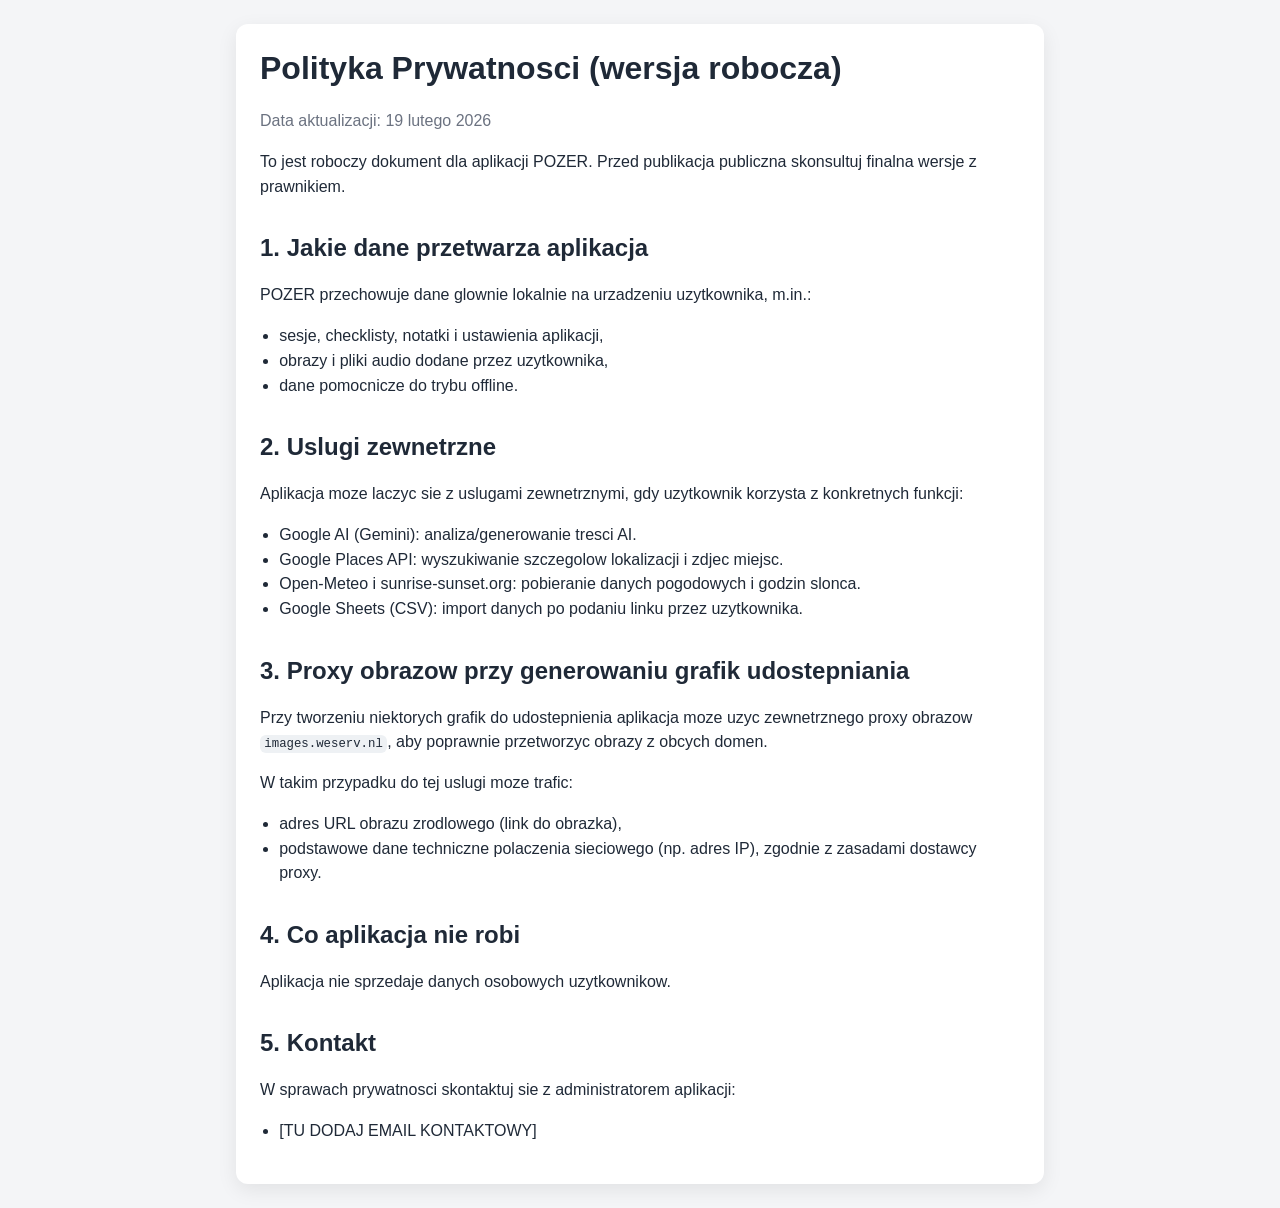
==== privacy-policy.html @ 109939c1 "Add privacy policy page" ====
<!doctype html>
<html lang="pl">
<head>
  <meta charset="UTF-8" />
  <meta name="viewport" content="width=device-width, initial-scale=1.0" />
  <title>Polityka Prywatnosci - POZER</title>
  <style>
    :root {
      color-scheme: light dark;
    }
    body {
      margin: 0;
      font-family: -apple-system, BlinkMacSystemFont, "Segoe UI", Roboto, "Helvetica Neue", Arial, sans-serif;
      line-height: 1.55;
      background: #f4f5f7;
      color: #1f2937;
    }
    main {
      max-width: 760px;
      margin: 24px auto;
      padding: 24px;
      background: #ffffff;
      border-radius: 12px;
      box-shadow: 0 6px 20px rgba(0, 0, 0, 0.08);
    }
    h1, h2 {
      line-height: 1.25;
      margin-top: 1.4em;
    }
    h1 {
      margin-top: 0;
    }
    code {
      background: #eef1f4;
      padding: 0.15em 0.35em;
      border-radius: 6px;
      font-size: 0.95em;
    }
    ul {
      padding-left: 1.2em;
    }
    .muted {
      color: #6b7280;
    }
    @media (max-width: 820px) {
      main {
        margin: 0;
        border-radius: 0;
        min-height: 100vh;
      }
    }
  </style>
</head>
<body>
  <main>
    <h1>Polityka Prywatnosci (wersja robocza)</h1>
    <p class="muted">Data aktualizacji: 19 lutego 2026</p>
    <p>To jest roboczy dokument dla aplikacji POZER. Przed publikacja publiczna skonsultuj finalna wersje z prawnikiem.</p>

    <h2>1. Jakie dane przetwarza aplikacja</h2>
    <p>POZER przechowuje dane glownie lokalnie na urzadzeniu uzytkownika, m.in.:</p>
    <ul>
      <li>sesje, checklisty, notatki i ustawienia aplikacji,</li>
      <li>obrazy i pliki audio dodane przez uzytkownika,</li>
      <li>dane pomocnicze do trybu offline.</li>
    </ul>

    <h2>2. Uslugi zewnetrzne</h2>
    <p>Aplikacja moze laczyc sie z uslugami zewnetrznymi, gdy uzytkownik korzysta z konkretnych funkcji:</p>
    <ul>
      <li>Google AI (Gemini): analiza/generowanie tresci AI.</li>
      <li>Google Places API: wyszukiwanie szczegolow lokalizacji i zdjec miejsc.</li>
      <li>Open-Meteo i sunrise-sunset.org: pobieranie danych pogodowych i godzin slonca.</li>
      <li>Google Sheets (CSV): import danych po podaniu linku przez uzytkownika.</li>
    </ul>

    <h2>3. Proxy obrazow przy generowaniu grafik udostepniania</h2>
    <p>Przy tworzeniu niektorych grafik do udostepnienia aplikacja moze uzyc zewnetrznego proxy obrazow <code>images.weserv.nl</code>, aby poprawnie przetworzyc obrazy z obcych domen.</p>
    <p>W takim przypadku do tej uslugi moze trafic:</p>
    <ul>
      <li>adres URL obrazu zrodlowego (link do obrazka),</li>
      <li>podstawowe dane techniczne polaczenia sieciowego (np. adres IP), zgodnie z zasadami dostawcy proxy.</li>
    </ul>

    <h2>4. Co aplikacja nie robi</h2>
    <p>Aplikacja nie sprzedaje danych osobowych uzytkownikow.</p>

    <h2>5. Kontakt</h2>
    <p>W sprawach prywatnosci skontaktuj sie z administratorem aplikacji:</p>
    <ul>
      <li>[TU DODAJ EMAIL KONTAKTOWY]</li>
    </ul>
  </main>
</body>
</html>
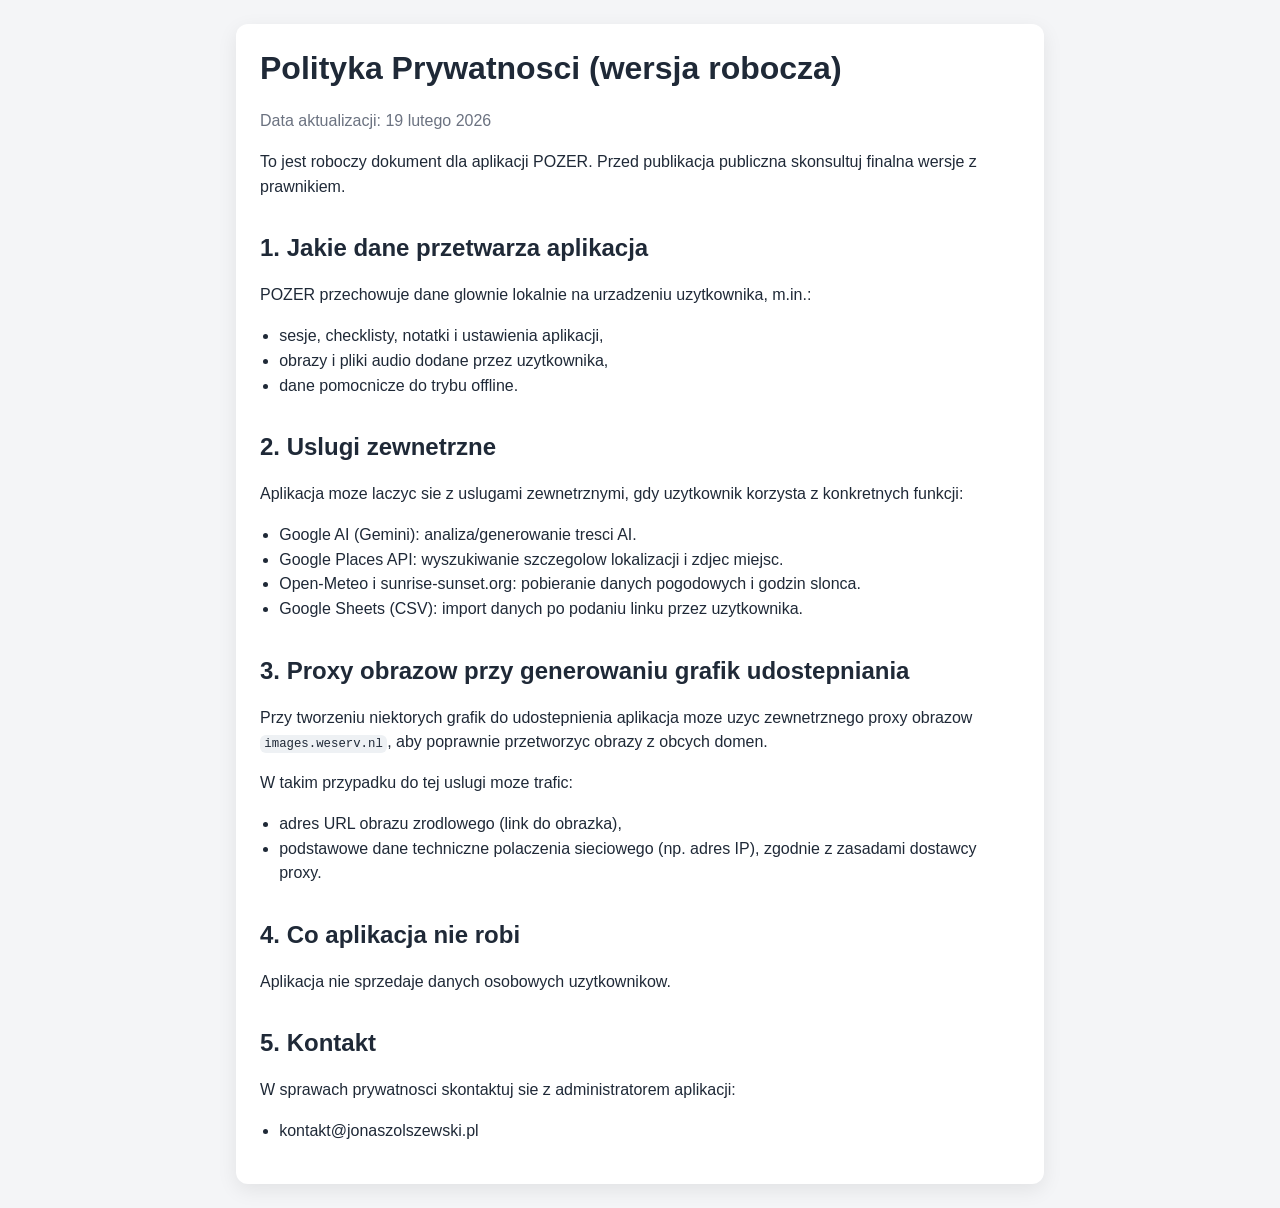
==== commit 94353bcb: "Update privacy contact email" ====
--- a/privacy-policy.html
+++ b/privacy-policy.html
@@ -88,7 +88,7 @@
     <h2>5. Kontakt</h2>
     <p>W sprawach prywatnosci skontaktuj sie z administratorem aplikacji:</p>
     <ul>
-      <li>[TU DODAJ EMAIL KONTAKTOWY]</li>
+      <li>kontakt@jonaszolszewski.pl</li>
     </ul>
   </main>
 </body>
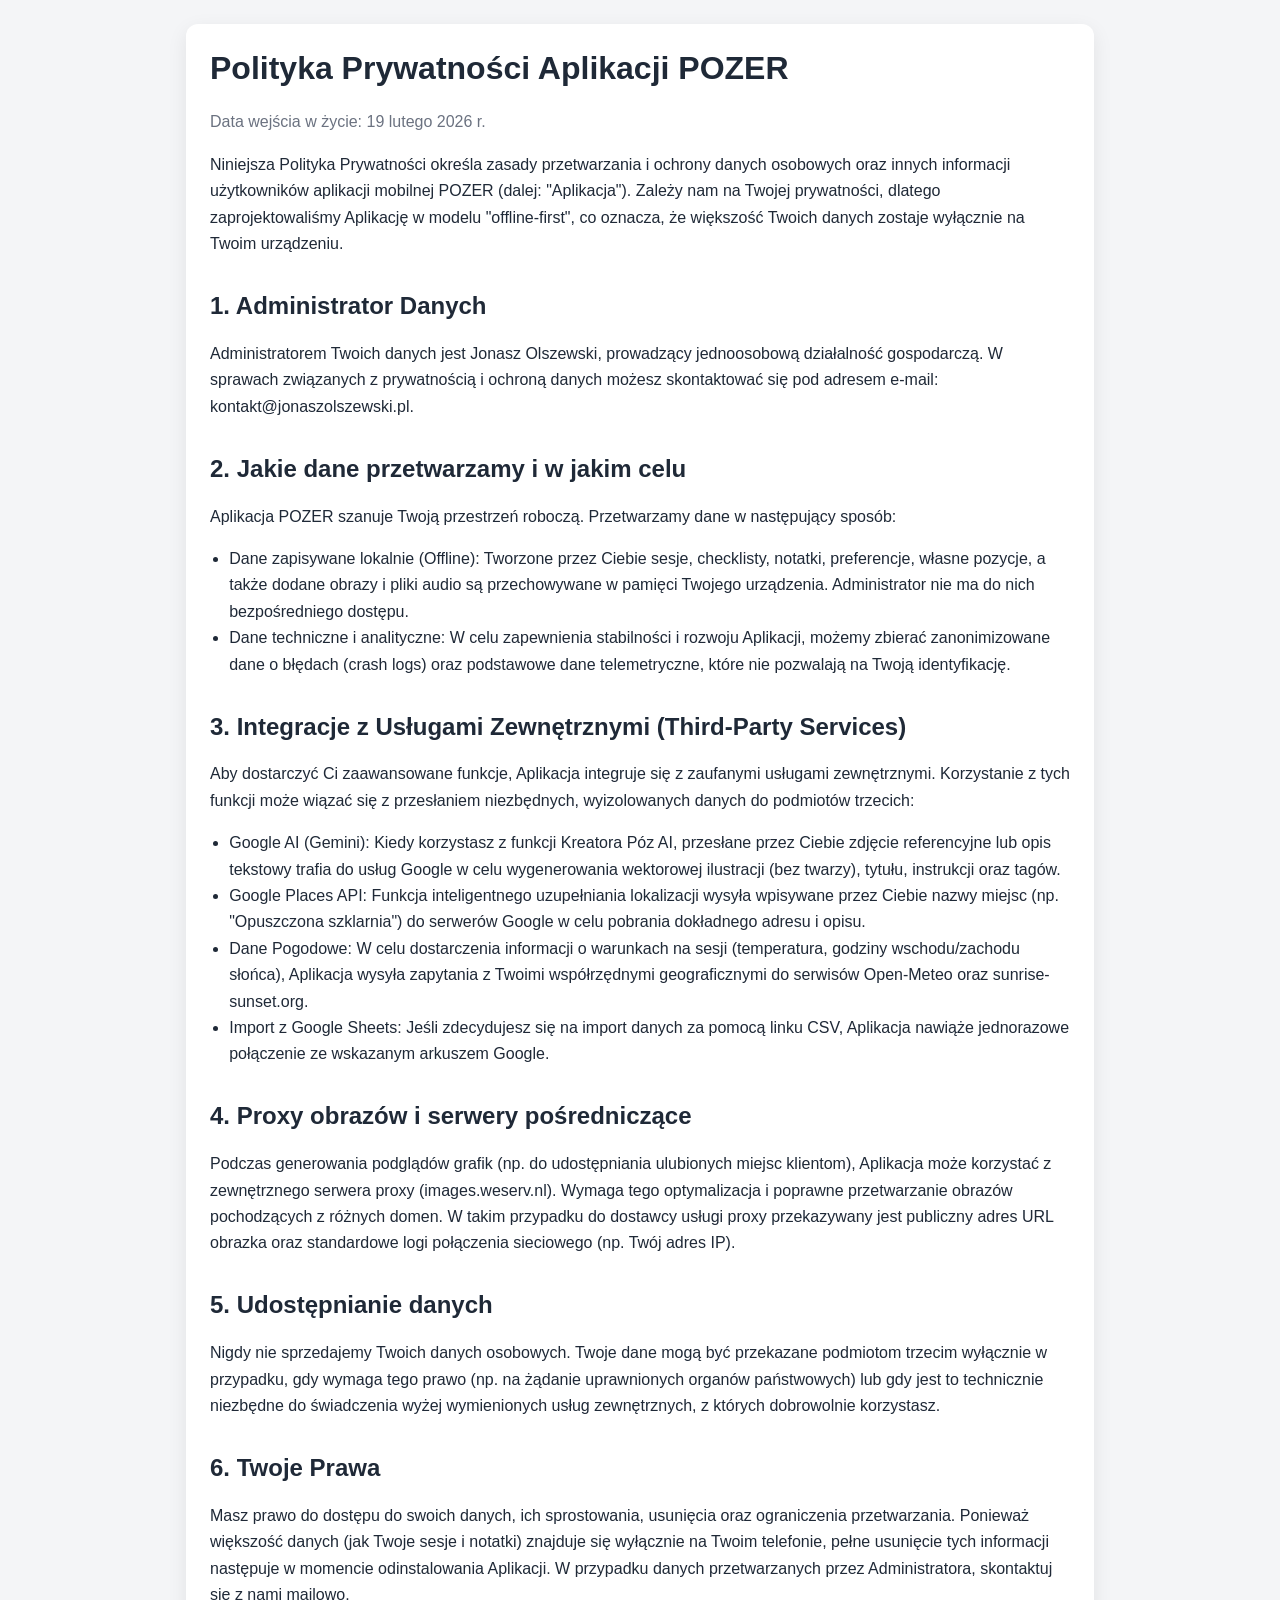
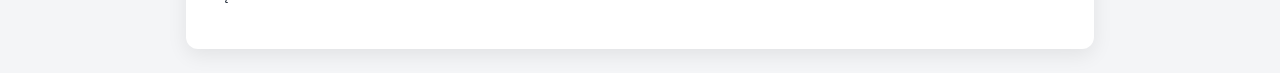
==== commit a8fbd7c2: "Update privacy policy content (2026-02-19)" ====
--- a/privacy-policy.html
+++ b/privacy-policy.html
@@ -3,20 +3,17 @@
 <head>
   <meta charset="UTF-8" />
   <meta name="viewport" content="width=device-width, initial-scale=1.0" />
-  <title>Polityka Prywatnosci - POZER</title>
+  <title>Polityka Prywatności - POZER</title>
   <style>
-    :root {
-      color-scheme: light dark;
-    }
     body {
       margin: 0;
       font-family: -apple-system, BlinkMacSystemFont, "Segoe UI", Roboto, "Helvetica Neue", Arial, sans-serif;
-      line-height: 1.55;
+      line-height: 1.65;
       background: #f4f5f7;
       color: #1f2937;
     }
     main {
-      max-width: 760px;
+      max-width: 860px;
       margin: 24px auto;
       padding: 24px;
       background: #ffffff;
@@ -27,22 +24,10 @@
       line-height: 1.25;
       margin-top: 1.4em;
     }
-    h1 {
-      margin-top: 0;
-    }
-    code {
-      background: #eef1f4;
-      padding: 0.15em 0.35em;
-      border-radius: 6px;
-      font-size: 0.95em;
-    }
-    ul {
-      padding-left: 1.2em;
-    }
-    .muted {
-      color: #6b7280;
-    }
-    @media (max-width: 820px) {
+    h1 { margin-top: 0; }
+    ul { padding-left: 1.2em; }
+    .muted { color: #6b7280; }
+    @media (max-width: 900px) {
       main {
         margin: 0;
         border-radius: 0;
@@ -53,43 +38,38 @@
 </head>
 <body>
   <main>
-    <h1>Polityka Prywatnosci (wersja robocza)</h1>
-    <p class="muted">Data aktualizacji: 19 lutego 2026</p>
-    <p>To jest roboczy dokument dla aplikacji POZER. Przed publikacja publiczna skonsultuj finalna wersje z prawnikiem.</p>
+    <h1>Polityka Prywatności Aplikacji POZER</h1>
+    <p class="muted">Data wejścia w życie: 19 lutego 2026 r.</p>
 
-    <h2>1. Jakie dane przetwarza aplikacja</h2>
-    <p>POZER przechowuje dane glownie lokalnie na urzadzeniu uzytkownika, m.in.:</p>
+    <p>Niniejsza Polityka Prywatności określa zasady przetwarzania i ochrony danych osobowych oraz innych informacji użytkowników aplikacji mobilnej POZER (dalej: "Aplikacja"). Zależy nam na Twojej prywatności, dlatego zaprojektowaliśmy Aplikację w modelu "offline-first", co oznacza, że większość Twoich danych zostaje wyłącznie na Twoim urządzeniu.</p>
+
+    <h2>1. Administrator Danych</h2>
+    <p>Administratorem Twoich danych jest Jonasz Olszewski, prowadzący jednoosobową działalność gospodarczą. W sprawach związanych z prywatnością i ochroną danych możesz skontaktować się pod adresem e-mail: kontakt@jonaszolszewski.pl.</p>
+
+    <h2>2. Jakie dane przetwarzamy i w jakim celu</h2>
+    <p>Aplikacja POZER szanuje Twoją przestrzeń roboczą. Przetwarzamy dane w następujący sposób:</p>
     <ul>
-      <li>sesje, checklisty, notatki i ustawienia aplikacji,</li>
-      <li>obrazy i pliki audio dodane przez uzytkownika,</li>
-      <li>dane pomocnicze do trybu offline.</li>
+      <li>Dane zapisywane lokalnie (Offline): Tworzone przez Ciebie sesje, checklisty, notatki, preferencje, własne pozycje, a także dodane obrazy i pliki audio są przechowywane w pamięci Twojego urządzenia. Administrator nie ma do nich bezpośredniego dostępu.</li>
+      <li>Dane techniczne i analityczne: W celu zapewnienia stabilności i rozwoju Aplikacji, możemy zbierać zanonimizowane dane o błędach (crash logs) oraz podstawowe dane telemetryczne, które nie pozwalają na Twoją identyfikację.</li>
     </ul>
 
-    <h2>2. Uslugi zewnetrzne</h2>
-    <p>Aplikacja moze laczyc sie z uslugami zewnetrznymi, gdy uzytkownik korzysta z konkretnych funkcji:</p>
+    <h2>3. Integracje z Usługami Zewnętrznymi (Third-Party Services)</h2>
+    <p>Aby dostarczyć Ci zaawansowane funkcje, Aplikacja integruje się z zaufanymi usługami zewnętrznymi. Korzystanie z tych funkcji może wiązać się z przesłaniem niezbędnych, wyizolowanych danych do podmiotów trzecich:</p>
     <ul>
-      <li>Google AI (Gemini): analiza/generowanie tresci AI.</li>
-      <li>Google Places API: wyszukiwanie szczegolow lokalizacji i zdjec miejsc.</li>
-      <li>Open-Meteo i sunrise-sunset.org: pobieranie danych pogodowych i godzin slonca.</li>
-      <li>Google Sheets (CSV): import danych po podaniu linku przez uzytkownika.</li>
+      <li>Google AI (Gemini): Kiedy korzystasz z funkcji Kreatora Póz AI, przesłane przez Ciebie zdjęcie referencyjne lub opis tekstowy trafia do usług Google w celu wygenerowania wektorowej ilustracji (bez twarzy), tytułu, instrukcji oraz tagów.</li>
+      <li>Google Places API: Funkcja inteligentnego uzupełniania lokalizacji wysyła wpisywane przez Ciebie nazwy miejsc (np. "Opuszczona szklarnia") do serwerów Google w celu pobrania dokładnego adresu i opisu.</li>
+      <li>Dane Pogodowe: W celu dostarczenia informacji o warunkach na sesji (temperatura, godziny wschodu/zachodu słońca), Aplikacja wysyła zapytania z Twoimi współrzędnymi geograficznymi do serwisów Open-Meteo oraz sunrise-sunset.org.</li>
+      <li>Import z Google Sheets: Jeśli zdecydujesz się na import danych za pomocą linku CSV, Aplikacja nawiąże jednorazowe połączenie ze wskazanym arkuszem Google.</li>
     </ul>
 
-    <h2>3. Proxy obrazow przy generowaniu grafik udostepniania</h2>
-    <p>Przy tworzeniu niektorych grafik do udostepnienia aplikacja moze uzyc zewnetrznego proxy obrazow <code>images.weserv.nl</code>, aby poprawnie przetworzyc obrazy z obcych domen.</p>
-    <p>W takim przypadku do tej uslugi moze trafic:</p>
-    <ul>
-      <li>adres URL obrazu zrodlowego (link do obrazka),</li>
-      <li>podstawowe dane techniczne polaczenia sieciowego (np. adres IP), zgodnie z zasadami dostawcy proxy.</li>
-    </ul>
+    <h2>4. Proxy obrazów i serwery pośredniczące</h2>
+    <p>Podczas generowania podglądów grafik (np. do udostępniania ulubionych miejsc klientom), Aplikacja może korzystać z zewnętrznego serwera proxy (images.weserv.nl). Wymaga tego optymalizacja i poprawne przetwarzanie obrazów pochodzących z różnych domen. W takim przypadku do dostawcy usługi proxy przekazywany jest publiczny adres URL obrazka oraz standardowe logi połączenia sieciowego (np. Twój adres IP).</p>
 
-    <h2>4. Co aplikacja nie robi</h2>
-    <p>Aplikacja nie sprzedaje danych osobowych uzytkownikow.</p>
+    <h2>5. Udostępnianie danych</h2>
+    <p>Nigdy nie sprzedajemy Twoich danych osobowych. Twoje dane mogą być przekazane podmiotom trzecim wyłącznie w przypadku, gdy wymaga tego prawo (np. na żądanie uprawnionych organów państwowych) lub gdy jest to technicznie niezbędne do świadczenia wyżej wymienionych usług zewnętrznych, z których dobrowolnie korzystasz.</p>
 
-    <h2>5. Kontakt</h2>
-    <p>W sprawach prywatnosci skontaktuj sie z administratorem aplikacji:</p>
-    <ul>
-      <li>kontakt@jonaszolszewski.pl</li>
-    </ul>
+    <h2>6. Twoje Prawa</h2>
+    <p>Masz prawo do dostępu do swoich danych, ich sprostowania, usunięcia oraz ograniczenia przetwarzania. Ponieważ większość danych (jak Twoje sesje i notatki) znajduje się wyłącznie na Twoim telefonie, pełne usunięcie tych informacji następuje w momencie odinstalowania Aplikacji. W przypadku danych przetwarzanych przez Administratora, skontaktuj się z nami mailowo.</p>
   </main>
 </body>
 </html>
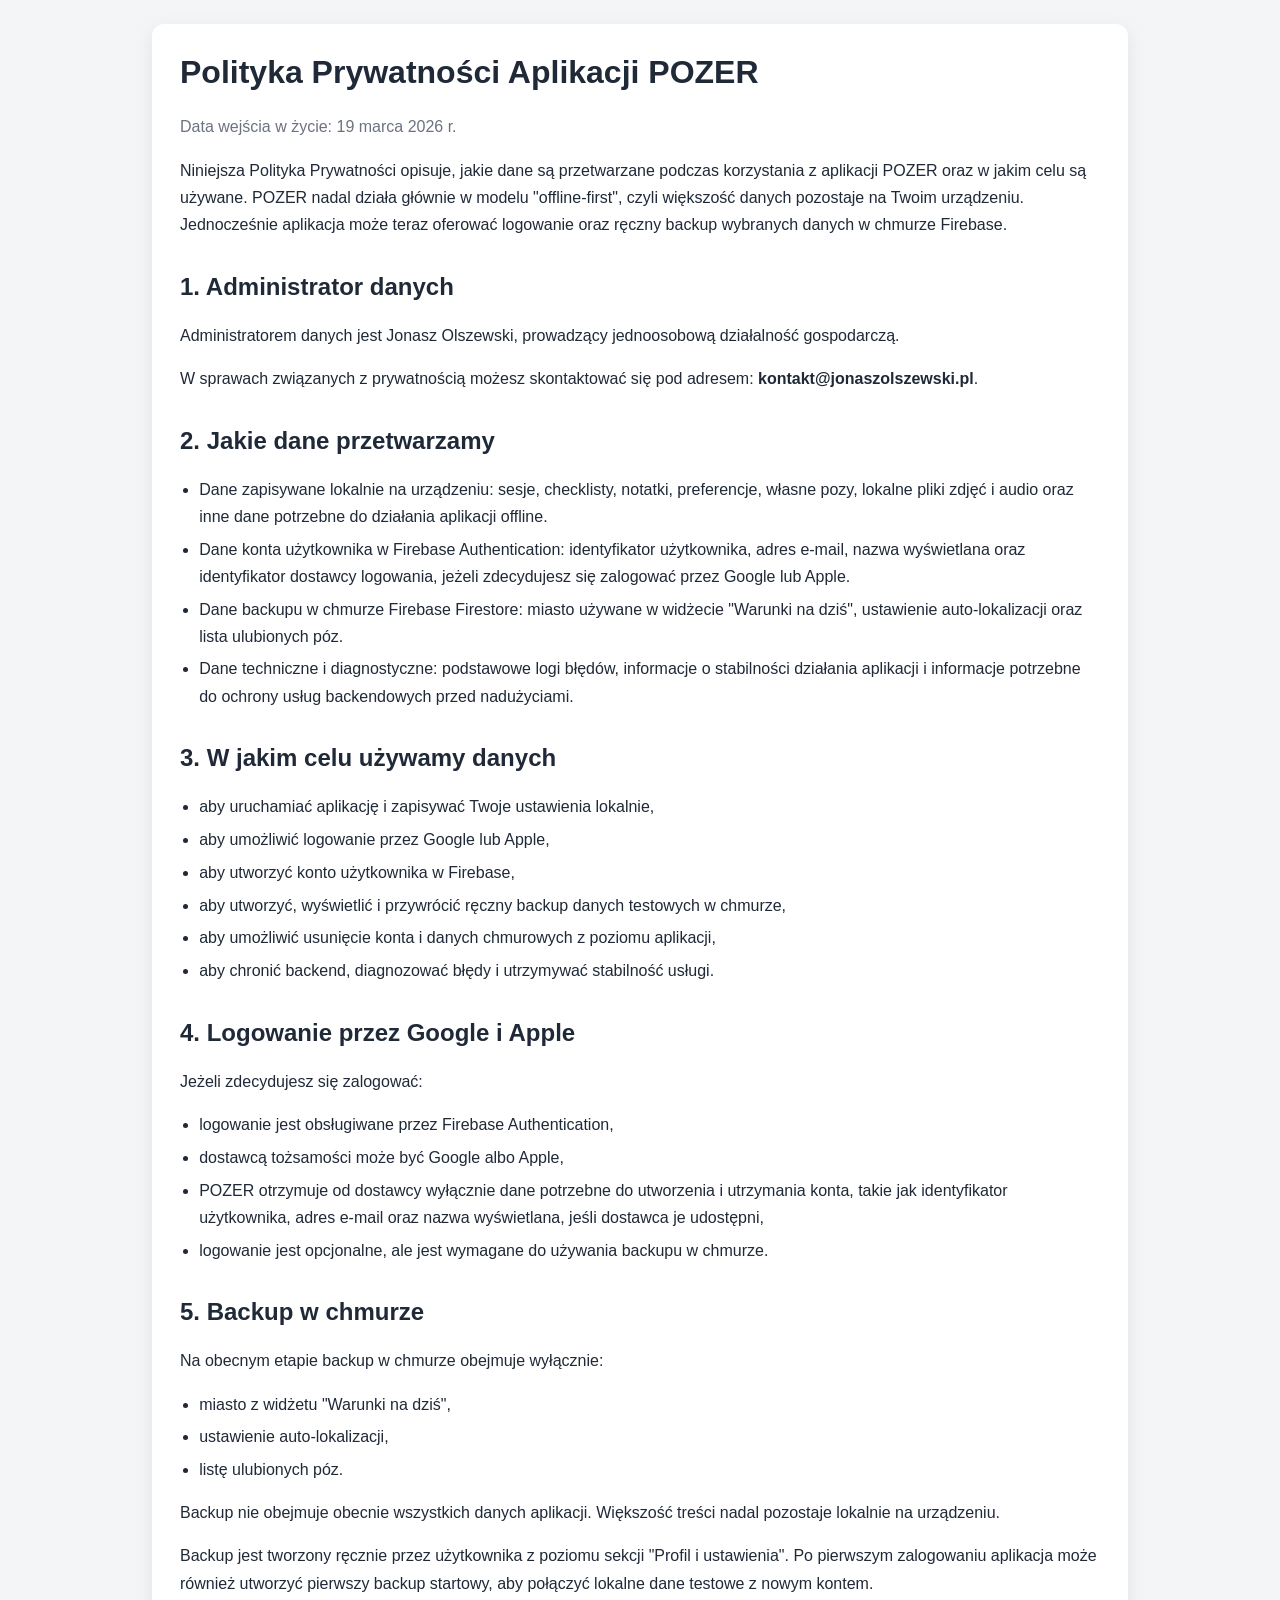
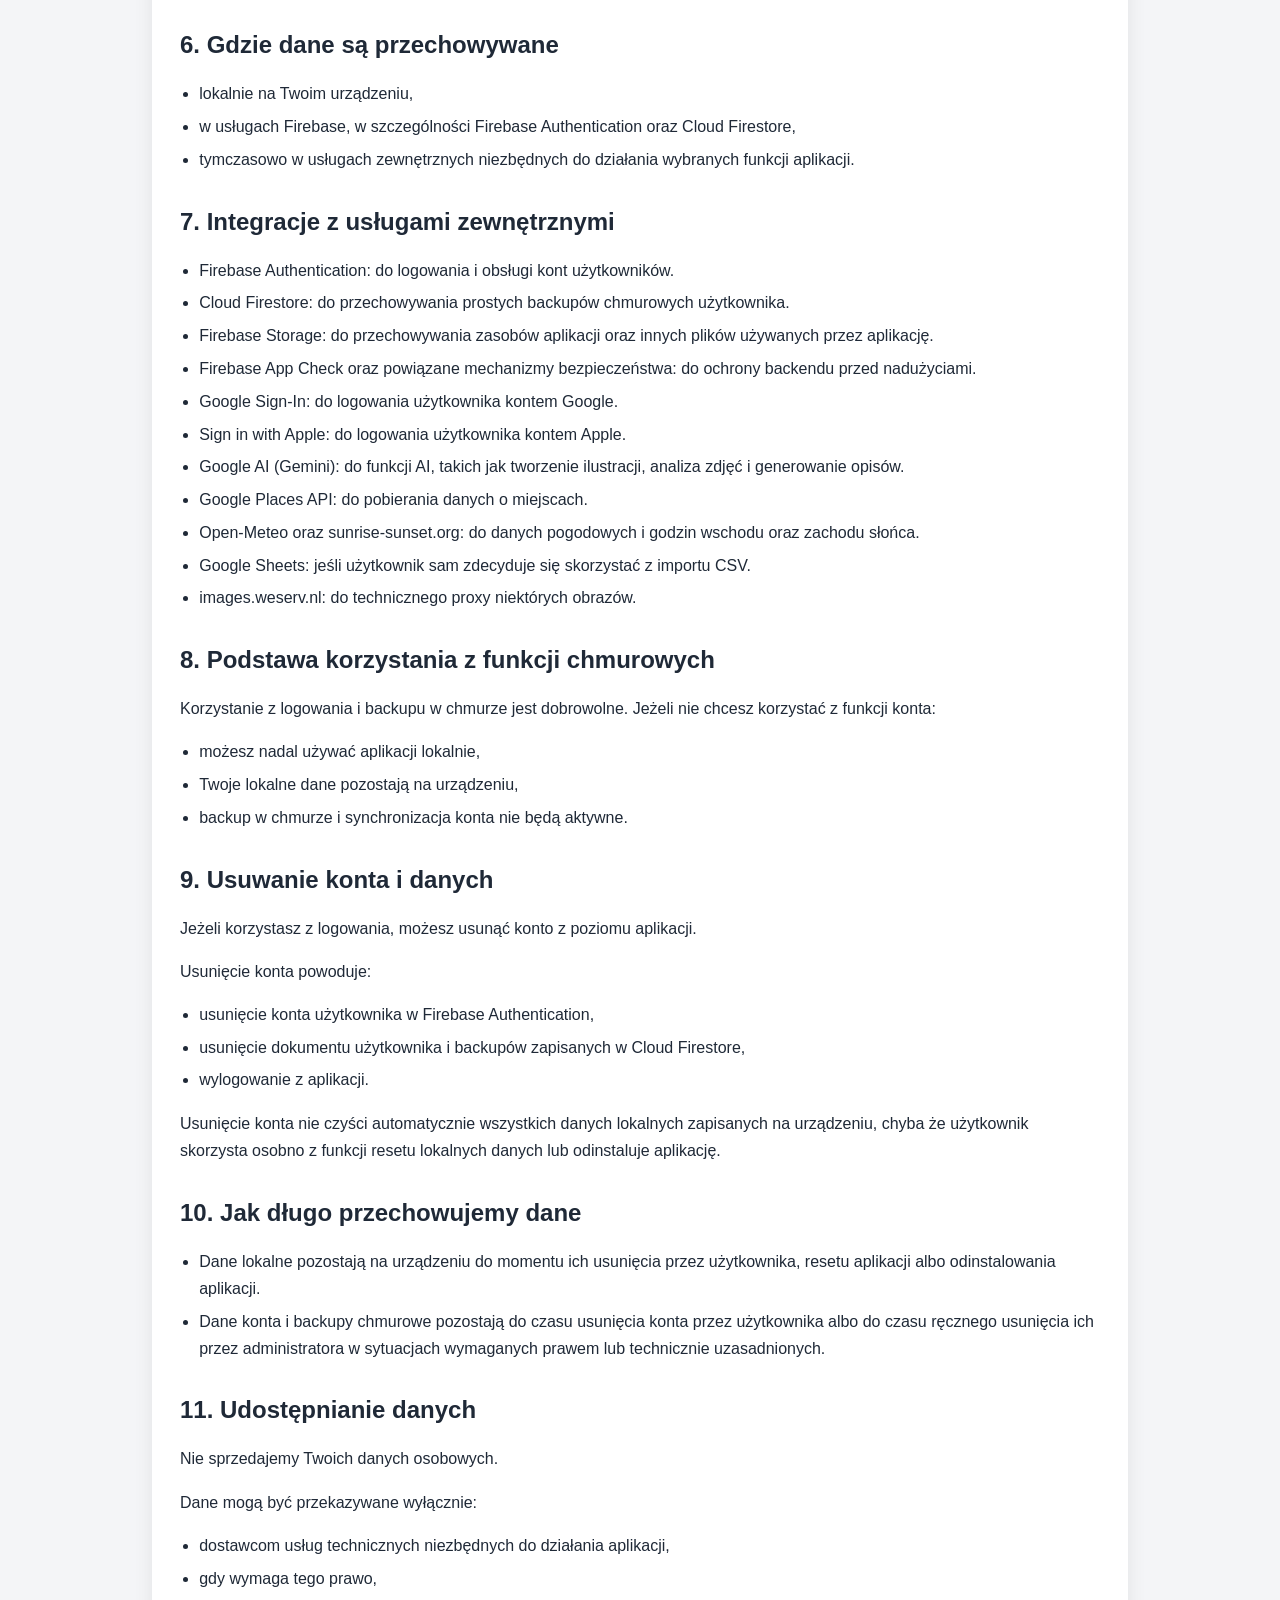
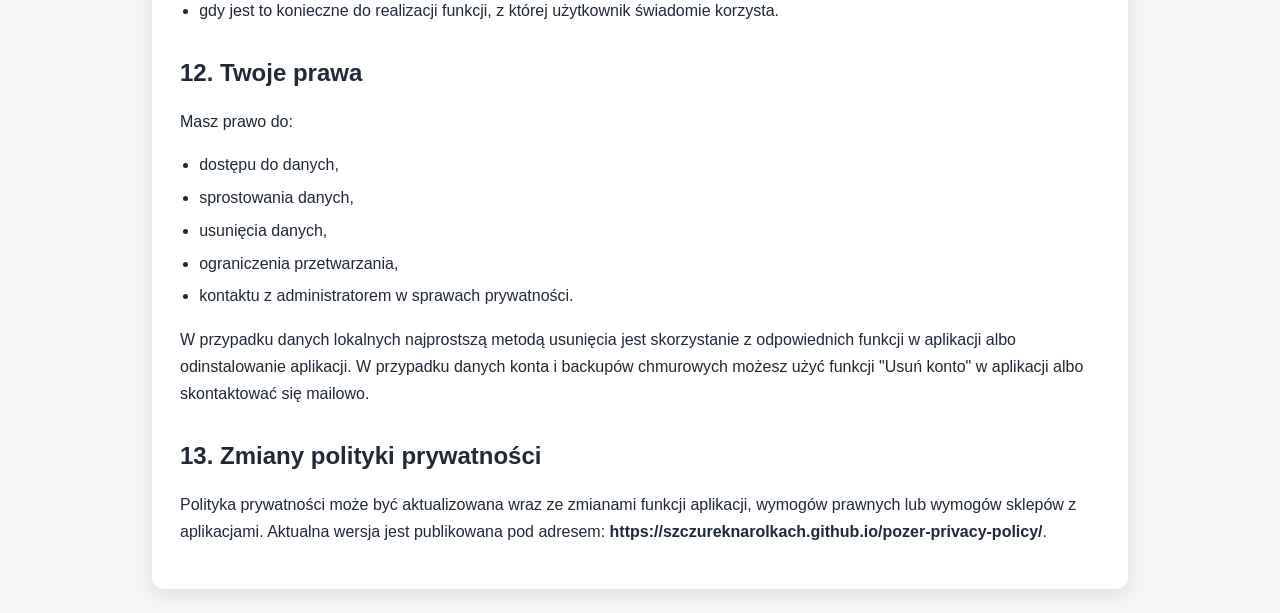
==== commit 6799b5b8: "Update privacy policy for auth and cloud backups" ====
--- a/privacy-policy.html
+++ b/privacy-policy.html
@@ -8,14 +8,14 @@
     body {
       margin: 0;
       font-family: -apple-system, BlinkMacSystemFont, "Segoe UI", Roboto, "Helvetica Neue", Arial, sans-serif;
-      line-height: 1.65;
+      line-height: 1.7;
       background: #f4f5f7;
       color: #1f2937;
     }
     main {
-      max-width: 860px;
+      max-width: 920px;
       margin: 24px auto;
-      padding: 24px;
+      padding: 28px;
       background: #ffffff;
       border-radius: 12px;
       box-shadow: 0 6px 20px rgba(0, 0, 0, 0.08);
@@ -26,6 +26,7 @@
     }
     h1 { margin-top: 0; }
     ul { padding-left: 1.2em; }
+    li { margin: 0.35em 0; }
     .muted { color: #6b7280; }
     @media (max-width: 900px) {
       main {
@@ -39,37 +40,119 @@
 <body>
   <main>
     <h1>Polityka Prywatności Aplikacji POZER</h1>
-    <p class="muted">Data wejścia w życie: 19 lutego 2026 r.</p>
+    <p class="muted">Data wejścia w życie: 19 marca 2026 r.</p>
 
-    <p>Niniejsza Polityka Prywatności określa zasady przetwarzania i ochrony danych osobowych oraz innych informacji użytkowników aplikacji mobilnej POZER (dalej: "Aplikacja"). Zależy nam na Twojej prywatności, dlatego zaprojektowaliśmy Aplikację w modelu "offline-first", co oznacza, że większość Twoich danych zostaje wyłącznie na Twoim urządzeniu.</p>
+    <p>Niniejsza Polityka Prywatności opisuje, jakie dane są przetwarzane podczas korzystania z aplikacji POZER oraz w jakim celu są używane. POZER nadal działa głównie w modelu "offline-first", czyli większość danych pozostaje na Twoim urządzeniu. Jednocześnie aplikacja może teraz oferować logowanie oraz ręczny backup wybranych danych w chmurze Firebase.</p>
 
-    <h2>1. Administrator Danych</h2>
-    <p>Administratorem Twoich danych jest Jonasz Olszewski, prowadzący jednoosobową działalność gospodarczą. W sprawach związanych z prywatnością i ochroną danych możesz skontaktować się pod adresem e-mail: kontakt@jonaszolszewski.pl.</p>
+    <h2>1. Administrator danych</h2>
+    <p>Administratorem danych jest Jonasz Olszewski, prowadzący jednoosobową działalność gospodarczą.</p>
+    <p>W sprawach związanych z prywatnością możesz skontaktować się pod adresem: <strong>kontakt@jonaszolszewski.pl</strong>.</p>
 
-    <h2>2. Jakie dane przetwarzamy i w jakim celu</h2>
-    <p>Aplikacja POZER szanuje Twoją przestrzeń roboczą. Przetwarzamy dane w następujący sposób:</p>
+    <h2>2. Jakie dane przetwarzamy</h2>
     <ul>
-      <li>Dane zapisywane lokalnie (Offline): Tworzone przez Ciebie sesje, checklisty, notatki, preferencje, własne pozycje, a także dodane obrazy i pliki audio są przechowywane w pamięci Twojego urządzenia. Administrator nie ma do nich bezpośredniego dostępu.</li>
-      <li>Dane techniczne i analityczne: W celu zapewnienia stabilności i rozwoju Aplikacji, możemy zbierać zanonimizowane dane o błędach (crash logs) oraz podstawowe dane telemetryczne, które nie pozwalają na Twoją identyfikację.</li>
+      <li>Dane zapisywane lokalnie na urządzeniu: sesje, checklisty, notatki, preferencje, własne pozy, lokalne pliki zdjęć i audio oraz inne dane potrzebne do działania aplikacji offline.</li>
+      <li>Dane konta użytkownika w Firebase Authentication: identyfikator użytkownika, adres e-mail, nazwa wyświetlana oraz identyfikator dostawcy logowania, jeżeli zdecydujesz się zalogować przez Google lub Apple.</li>
+      <li>Dane backupu w chmurze Firebase Firestore: miasto używane w widżecie "Warunki na dziś", ustawienie auto-lokalizacji oraz lista ulubionych póz.</li>
+      <li>Dane techniczne i diagnostyczne: podstawowe logi błędów, informacje o stabilności działania aplikacji i informacje potrzebne do ochrony usług backendowych przed nadużyciami.</li>
     </ul>
 
-    <h2>3. Integracje z Usługami Zewnętrznymi (Third-Party Services)</h2>
-    <p>Aby dostarczyć Ci zaawansowane funkcje, Aplikacja integruje się z zaufanymi usługami zewnętrznymi. Korzystanie z tych funkcji może wiązać się z przesłaniem niezbędnych, wyizolowanych danych do podmiotów trzecich:</p>
+    <h2>3. W jakim celu używamy danych</h2>
     <ul>
-      <li>Google AI (Gemini): Kiedy korzystasz z funkcji Kreatora Póz AI, przesłane przez Ciebie zdjęcie referencyjne lub opis tekstowy trafia do usług Google w celu wygenerowania wektorowej ilustracji (bez twarzy), tytułu, instrukcji oraz tagów.</li>
-      <li>Google Places API: Funkcja inteligentnego uzupełniania lokalizacji wysyła wpisywane przez Ciebie nazwy miejsc (np. "Opuszczona szklarnia") do serwerów Google w celu pobrania dokładnego adresu i opisu.</li>
-      <li>Dane Pogodowe: W celu dostarczenia informacji o warunkach na sesji (temperatura, godziny wschodu/zachodu słońca), Aplikacja wysyła zapytania z Twoimi współrzędnymi geograficznymi do serwisów Open-Meteo oraz sunrise-sunset.org.</li>
-      <li>Import z Google Sheets: Jeśli zdecydujesz się na import danych za pomocą linku CSV, Aplikacja nawiąże jednorazowe połączenie ze wskazanym arkuszem Google.</li>
+      <li>aby uruchamiać aplikację i zapisywać Twoje ustawienia lokalnie,</li>
+      <li>aby umożliwić logowanie przez Google lub Apple,</li>
+      <li>aby utworzyć konto użytkownika w Firebase,</li>
+      <li>aby utworzyć, wyświetlić i przywrócić ręczny backup danych testowych w chmurze,</li>
+      <li>aby umożliwić usunięcie konta i danych chmurowych z poziomu aplikacji,</li>
+      <li>aby chronić backend, diagnozować błędy i utrzymywać stabilność usługi.</li>
     </ul>
 
-    <h2>4. Proxy obrazów i serwery pośredniczące</h2>
-    <p>Podczas generowania podglądów grafik (np. do udostępniania ulubionych miejsc klientom), Aplikacja może korzystać z zewnętrznego serwera proxy (images.weserv.nl). Wymaga tego optymalizacja i poprawne przetwarzanie obrazów pochodzących z różnych domen. W takim przypadku do dostawcy usługi proxy przekazywany jest publiczny adres URL obrazka oraz standardowe logi połączenia sieciowego (np. Twój adres IP).</p>
+    <h2>4. Logowanie przez Google i Apple</h2>
+    <p>Jeżeli zdecydujesz się zalogować:</p>
+    <ul>
+      <li>logowanie jest obsługiwane przez Firebase Authentication,</li>
+      <li>dostawcą tożsamości może być Google albo Apple,</li>
+      <li>POZER otrzymuje od dostawcy wyłącznie dane potrzebne do utworzenia i utrzymania konta, takie jak identyfikator użytkownika, adres e-mail oraz nazwa wyświetlana, jeśli dostawca je udostępni,</li>
+      <li>logowanie jest opcjonalne, ale jest wymagane do używania backupu w chmurze.</li>
+    </ul>
 
-    <h2>5. Udostępnianie danych</h2>
-    <p>Nigdy nie sprzedajemy Twoich danych osobowych. Twoje dane mogą być przekazane podmiotom trzecim wyłącznie w przypadku, gdy wymaga tego prawo (np. na żądanie uprawnionych organów państwowych) lub gdy jest to technicznie niezbędne do świadczenia wyżej wymienionych usług zewnętrznych, z których dobrowolnie korzystasz.</p>
+    <h2>5. Backup w chmurze</h2>
+    <p>Na obecnym etapie backup w chmurze obejmuje wyłącznie:</p>
+    <ul>
+      <li>miasto z widżetu "Warunki na dziś",</li>
+      <li>ustawienie auto-lokalizacji,</li>
+      <li>listę ulubionych póz.</li>
+    </ul>
+    <p>Backup nie obejmuje obecnie wszystkich danych aplikacji. Większość treści nadal pozostaje lokalnie na urządzeniu.</p>
+    <p>Backup jest tworzony ręcznie przez użytkownika z poziomu sekcji "Profil i ustawienia". Po pierwszym zalogowaniu aplikacja może również utworzyć pierwszy backup startowy, aby połączyć lokalne dane testowe z nowym kontem.</p>
 
-    <h2>6. Twoje Prawa</h2>
-    <p>Masz prawo do dostępu do swoich danych, ich sprostowania, usunięcia oraz ograniczenia przetwarzania. Ponieważ większość danych (jak Twoje sesje i notatki) znajduje się wyłącznie na Twoim telefonie, pełne usunięcie tych informacji następuje w momencie odinstalowania Aplikacji. W przypadku danych przetwarzanych przez Administratora, skontaktuj się z nami mailowo.</p>
+    <h2>6. Gdzie dane są przechowywane</h2>
+    <ul>
+      <li>lokalnie na Twoim urządzeniu,</li>
+      <li>w usługach Firebase, w szczególności Firebase Authentication oraz Cloud Firestore,</li>
+      <li>tymczasowo w usługach zewnętrznych niezbędnych do działania wybranych funkcji aplikacji.</li>
+    </ul>
+
+    <h2>7. Integracje z usługami zewnętrznymi</h2>
+    <ul>
+      <li>Firebase Authentication: do logowania i obsługi kont użytkowników.</li>
+      <li>Cloud Firestore: do przechowywania prostych backupów chmurowych użytkownika.</li>
+      <li>Firebase Storage: do przechowywania zasobów aplikacji oraz innych plików używanych przez aplikację.</li>
+      <li>Firebase App Check oraz powiązane mechanizmy bezpieczeństwa: do ochrony backendu przed nadużyciami.</li>
+      <li>Google Sign-In: do logowania użytkownika kontem Google.</li>
+      <li>Sign in with Apple: do logowania użytkownika kontem Apple.</li>
+      <li>Google AI (Gemini): do funkcji AI, takich jak tworzenie ilustracji, analiza zdjęć i generowanie opisów.</li>
+      <li>Google Places API: do pobierania danych o miejscach.</li>
+      <li>Open-Meteo oraz sunrise-sunset.org: do danych pogodowych i godzin wschodu oraz zachodu słońca.</li>
+      <li>Google Sheets: jeśli użytkownik sam zdecyduje się skorzystać z importu CSV.</li>
+      <li>images.weserv.nl: do technicznego proxy niektórych obrazów.</li>
+    </ul>
+
+    <h2>8. Podstawa korzystania z funkcji chmurowych</h2>
+    <p>Korzystanie z logowania i backupu w chmurze jest dobrowolne. Jeżeli nie chcesz korzystać z funkcji konta:</p>
+    <ul>
+      <li>możesz nadal używać aplikacji lokalnie,</li>
+      <li>Twoje lokalne dane pozostają na urządzeniu,</li>
+      <li>backup w chmurze i synchronizacja konta nie będą aktywne.</li>
+    </ul>
+
+    <h2>9. Usuwanie konta i danych</h2>
+    <p>Jeżeli korzystasz z logowania, możesz usunąć konto z poziomu aplikacji.</p>
+    <p>Usunięcie konta powoduje:</p>
+    <ul>
+      <li>usunięcie konta użytkownika w Firebase Authentication,</li>
+      <li>usunięcie dokumentu użytkownika i backupów zapisanych w Cloud Firestore,</li>
+      <li>wylogowanie z aplikacji.</li>
+    </ul>
+    <p>Usunięcie konta nie czyści automatycznie wszystkich danych lokalnych zapisanych na urządzeniu, chyba że użytkownik skorzysta osobno z funkcji resetu lokalnych danych lub odinstaluje aplikację.</p>
+
+    <h2>10. Jak długo przechowujemy dane</h2>
+    <ul>
+      <li>Dane lokalne pozostają na urządzeniu do momentu ich usunięcia przez użytkownika, resetu aplikacji albo odinstalowania aplikacji.</li>
+      <li>Dane konta i backupy chmurowe pozostają do czasu usunięcia konta przez użytkownika albo do czasu ręcznego usunięcia ich przez administratora w sytuacjach wymaganych prawem lub technicznie uzasadnionych.</li>
+    </ul>
+
+    <h2>11. Udostępnianie danych</h2>
+    <p>Nie sprzedajemy Twoich danych osobowych.</p>
+    <p>Dane mogą być przekazywane wyłącznie:</p>
+    <ul>
+      <li>dostawcom usług technicznych niezbędnych do działania aplikacji,</li>
+      <li>gdy wymaga tego prawo,</li>
+      <li>gdy jest to konieczne do realizacji funkcji, z której użytkownik świadomie korzysta.</li>
+    </ul>
+
+    <h2>12. Twoje prawa</h2>
+    <p>Masz prawo do:</p>
+    <ul>
+      <li>dostępu do danych,</li>
+      <li>sprostowania danych,</li>
+      <li>usunięcia danych,</li>
+      <li>ograniczenia przetwarzania,</li>
+      <li>kontaktu z administratorem w sprawach prywatności.</li>
+    </ul>
+    <p>W przypadku danych lokalnych najprostszą metodą usunięcia jest skorzystanie z odpowiednich funkcji w aplikacji albo odinstalowanie aplikacji. W przypadku danych konta i backupów chmurowych możesz użyć funkcji "Usuń konto" w aplikacji albo skontaktować się mailowo.</p>
+
+    <h2>13. Zmiany polityki prywatności</h2>
+    <p>Polityka prywatności może być aktualizowana wraz ze zmianami funkcji aplikacji, wymogów prawnych lub wymogów sklepów z aplikacjami. Aktualna wersja jest publikowana pod adresem: <strong>https://szczureknarolkach.github.io/pozer-privacy-policy/</strong>.</p>
   </main>
 </body>
 </html>
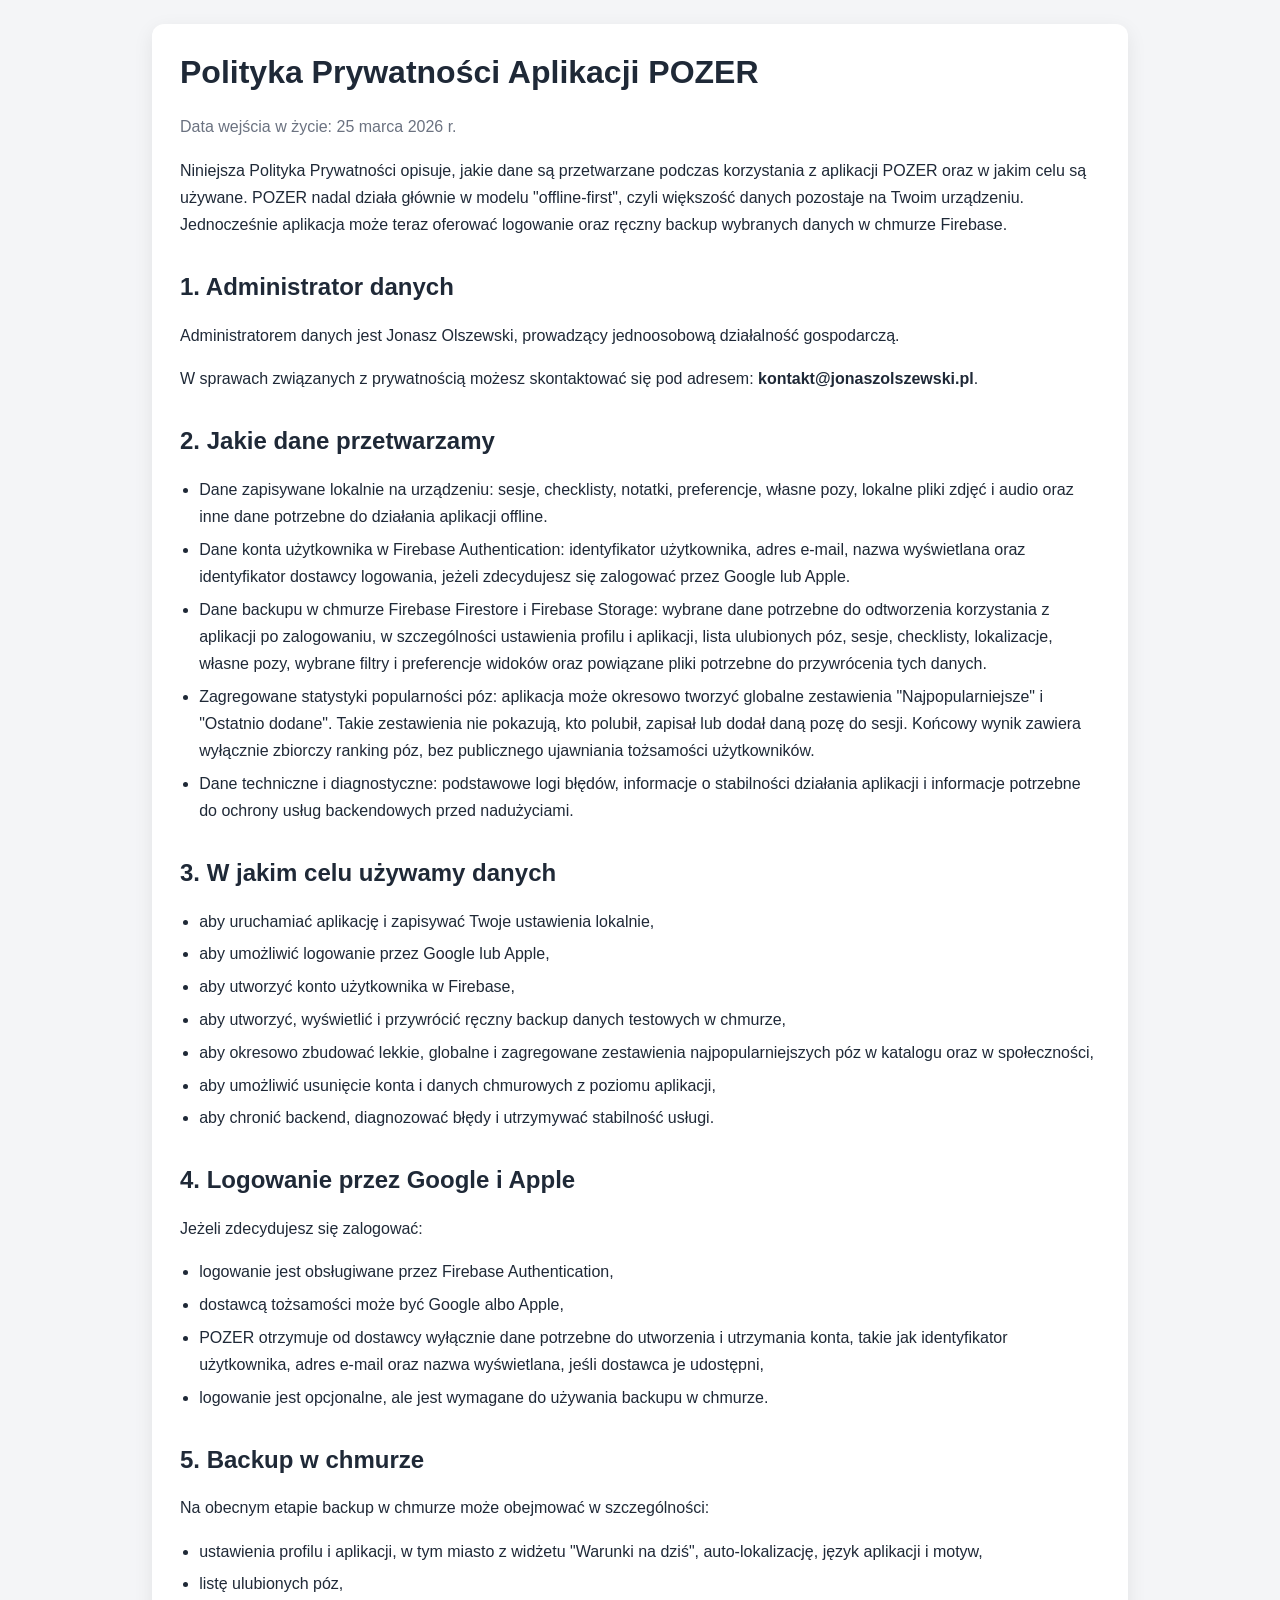
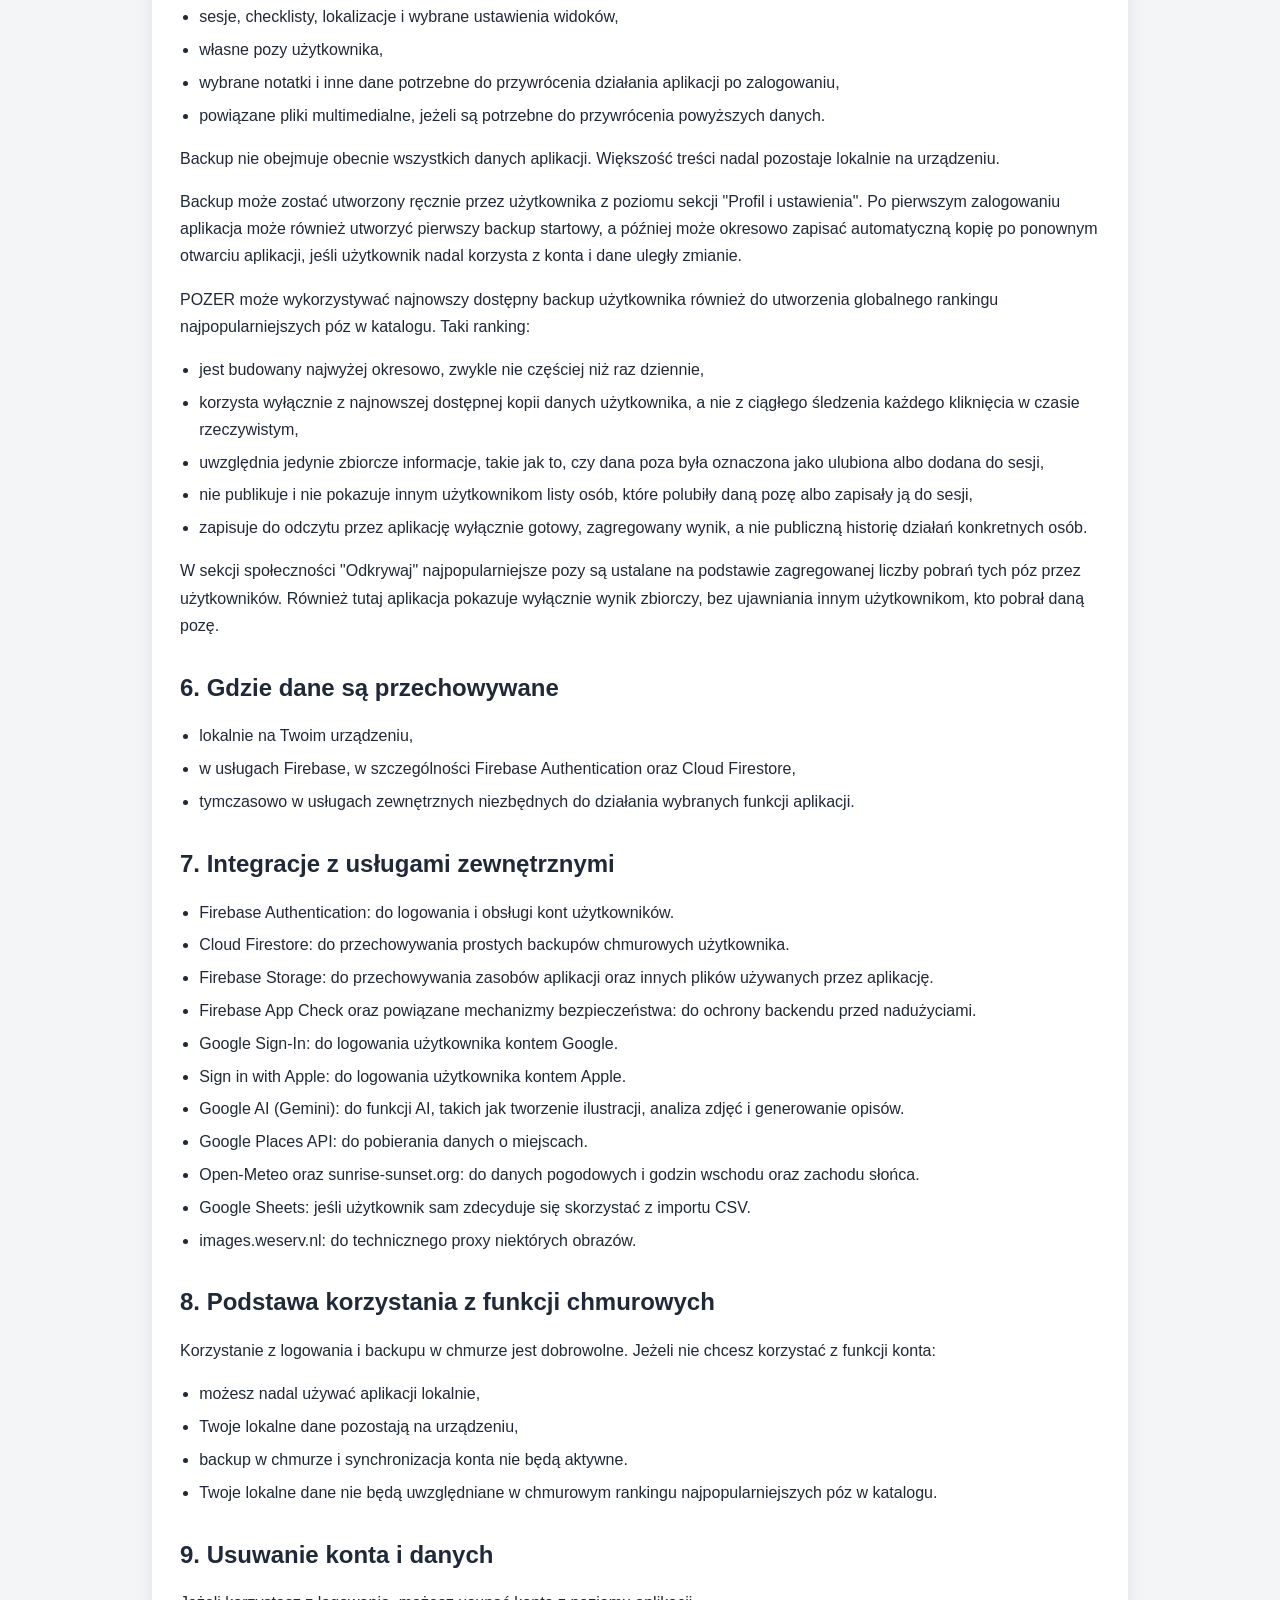
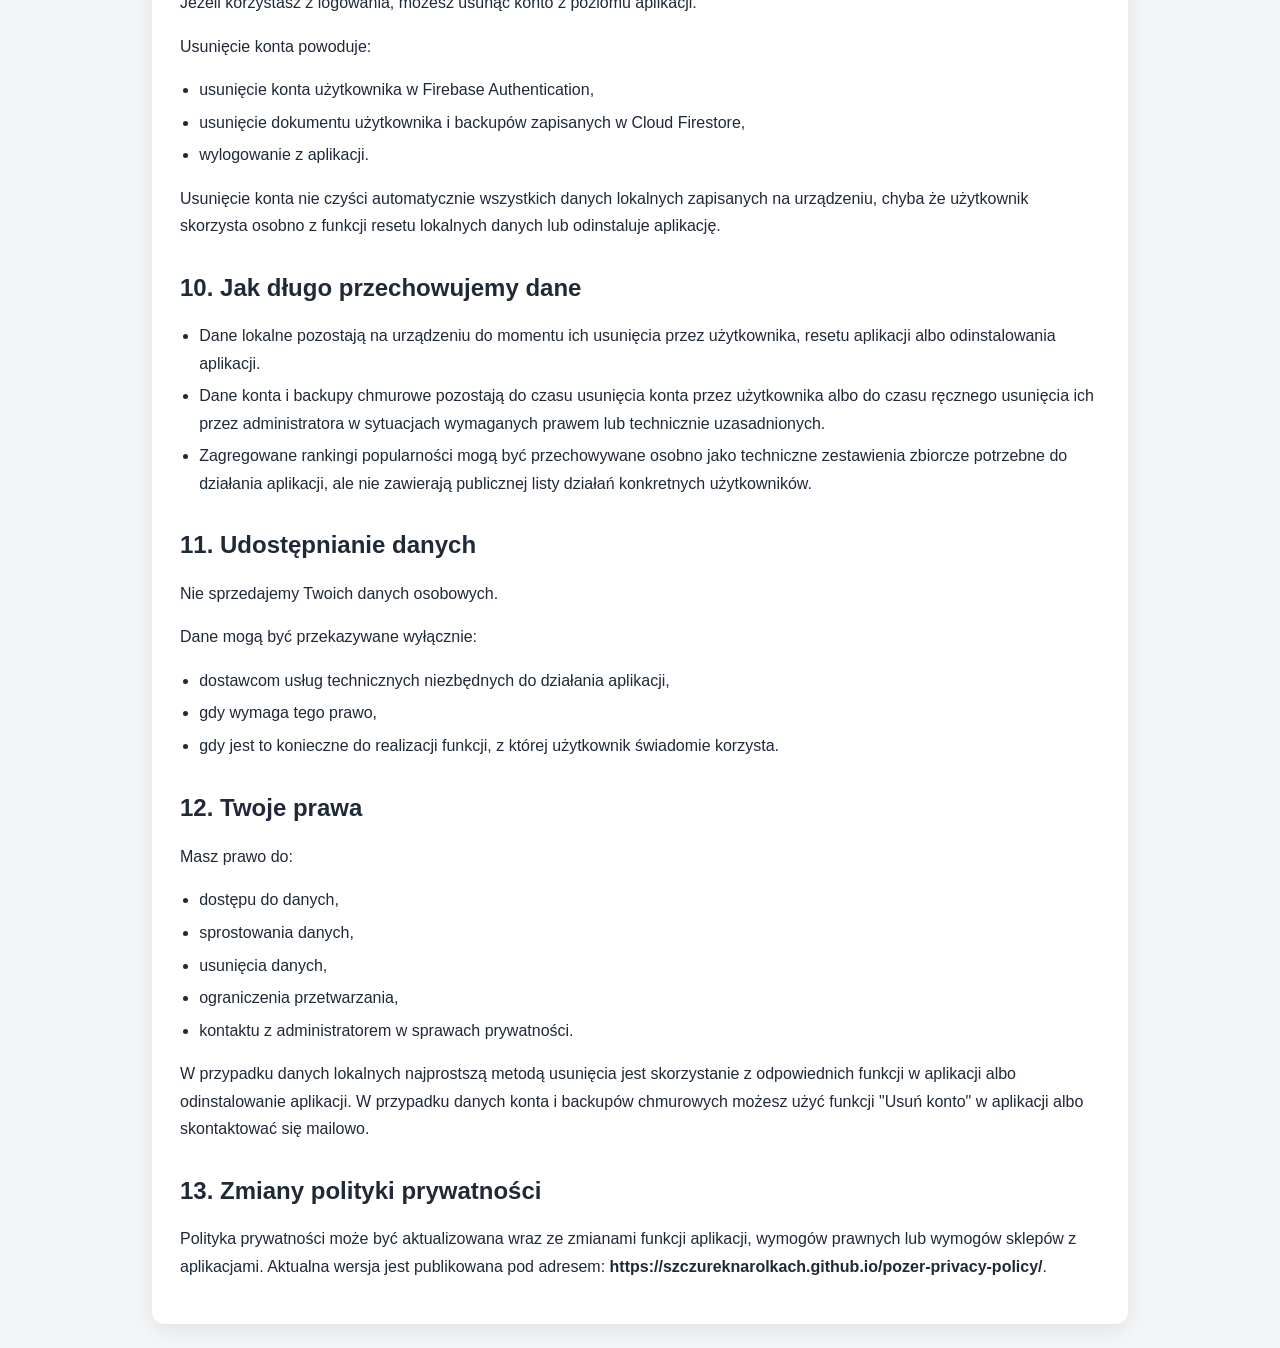
==== commit cde18ee3: "Update privacy policy for popularity rankings and backups" ====
--- a/privacy-policy.html
+++ b/privacy-policy.html
@@ -40,7 +40,7 @@
 <body>
   <main>
     <h1>Polityka Prywatności Aplikacji POZER</h1>
-    <p class="muted">Data wejścia w życie: 19 marca 2026 r.</p>
+    <p class="muted">Data wejścia w życie: 25 marca 2026 r.</p>
 
     <p>Niniejsza Polityka Prywatności opisuje, jakie dane są przetwarzane podczas korzystania z aplikacji POZER oraz w jakim celu są używane. POZER nadal działa głównie w modelu "offline-first", czyli większość danych pozostaje na Twoim urządzeniu. Jednocześnie aplikacja może teraz oferować logowanie oraz ręczny backup wybranych danych w chmurze Firebase.</p>
 
@@ -52,7 +52,8 @@
     <ul>
       <li>Dane zapisywane lokalnie na urządzeniu: sesje, checklisty, notatki, preferencje, własne pozy, lokalne pliki zdjęć i audio oraz inne dane potrzebne do działania aplikacji offline.</li>
       <li>Dane konta użytkownika w Firebase Authentication: identyfikator użytkownika, adres e-mail, nazwa wyświetlana oraz identyfikator dostawcy logowania, jeżeli zdecydujesz się zalogować przez Google lub Apple.</li>
-      <li>Dane backupu w chmurze Firebase Firestore: miasto używane w widżecie "Warunki na dziś", ustawienie auto-lokalizacji oraz lista ulubionych póz.</li>
+      <li>Dane backupu w chmurze Firebase Firestore i Firebase Storage: wybrane dane potrzebne do odtworzenia korzystania z aplikacji po zalogowaniu, w szczególności ustawienia profilu i aplikacji, lista ulubionych póz, sesje, checklisty, lokalizacje, własne pozy, wybrane filtry i preferencje widoków oraz powiązane pliki potrzebne do przywrócenia tych danych.</li>
+      <li>Zagregowane statystyki popularności póz: aplikacja może okresowo tworzyć globalne zestawienia "Najpopularniejsze" i "Ostatnio dodane". Takie zestawienia nie pokazują, kto polubił, zapisał lub dodał daną pozę do sesji. Końcowy wynik zawiera wyłącznie zbiorczy ranking póz, bez publicznego ujawniania tożsamości użytkowników.</li>
       <li>Dane techniczne i diagnostyczne: podstawowe logi błędów, informacje o stabilności działania aplikacji i informacje potrzebne do ochrony usług backendowych przed nadużyciami.</li>
     </ul>
 
@@ -62,6 +63,7 @@
       <li>aby umożliwić logowanie przez Google lub Apple,</li>
       <li>aby utworzyć konto użytkownika w Firebase,</li>
       <li>aby utworzyć, wyświetlić i przywrócić ręczny backup danych testowych w chmurze,</li>
+      <li>aby okresowo zbudować lekkie, globalne i zagregowane zestawienia najpopularniejszych póz w katalogu oraz w społeczności,</li>
       <li>aby umożliwić usunięcie konta i danych chmurowych z poziomu aplikacji,</li>
       <li>aby chronić backend, diagnozować błędy i utrzymywać stabilność usługi.</li>
     </ul>
@@ -76,14 +78,26 @@
     </ul>
 
     <h2>5. Backup w chmurze</h2>
-    <p>Na obecnym etapie backup w chmurze obejmuje wyłącznie:</p>
+    <p>Na obecnym etapie backup w chmurze może obejmować w szczególności:</p>
     <ul>
-      <li>miasto z widżetu "Warunki na dziś",</li>
-      <li>ustawienie auto-lokalizacji,</li>
-      <li>listę ulubionych póz.</li>
+      <li>ustawienia profilu i aplikacji, w tym miasto z widżetu "Warunki na dziś", auto-lokalizację, język aplikacji i motyw,</li>
+      <li>listę ulubionych póz,</li>
+      <li>sesje, checklisty, lokalizacje i wybrane ustawienia widoków,</li>
+      <li>własne pozy użytkownika,</li>
+      <li>wybrane notatki i inne dane potrzebne do przywrócenia działania aplikacji po zalogowaniu,</li>
+      <li>powiązane pliki multimedialne, jeżeli są potrzebne do przywrócenia powyższych danych.</li>
     </ul>
     <p>Backup nie obejmuje obecnie wszystkich danych aplikacji. Większość treści nadal pozostaje lokalnie na urządzeniu.</p>
-    <p>Backup jest tworzony ręcznie przez użytkownika z poziomu sekcji "Profil i ustawienia". Po pierwszym zalogowaniu aplikacja może również utworzyć pierwszy backup startowy, aby połączyć lokalne dane testowe z nowym kontem.</p>
+    <p>Backup może zostać utworzony ręcznie przez użytkownika z poziomu sekcji "Profil i ustawienia". Po pierwszym zalogowaniu aplikacja może również utworzyć pierwszy backup startowy, a później może okresowo zapisać automatyczną kopię po ponownym otwarciu aplikacji, jeśli użytkownik nadal korzysta z konta i dane uległy zmianie.</p>
+    <p>POZER może wykorzystywać najnowszy dostępny backup użytkownika również do utworzenia globalnego rankingu najpopularniejszych póz w katalogu. Taki ranking:</p>
+    <ul>
+      <li>jest budowany najwyżej okresowo, zwykle nie częściej niż raz dziennie,</li>
+      <li>korzysta wyłącznie z najnowszej dostępnej kopii danych użytkownika, a nie z ciągłego śledzenia każdego kliknięcia w czasie rzeczywistym,</li>
+      <li>uwzględnia jedynie zbiorcze informacje, takie jak to, czy dana poza była oznaczona jako ulubiona albo dodana do sesji,</li>
+      <li>nie publikuje i nie pokazuje innym użytkownikom listy osób, które polubiły daną pozę albo zapisały ją do sesji,</li>
+      <li>zapisuje do odczytu przez aplikację wyłącznie gotowy, zagregowany wynik, a nie publiczną historię działań konkretnych osób.</li>
+    </ul>
+    <p>W sekcji społeczności "Odkrywaj" najpopularniejsze pozy są ustalane na podstawie zagregowanej liczby pobrań tych póz przez użytkowników. Również tutaj aplikacja pokazuje wyłącznie wynik zbiorczy, bez ujawniania innym użytkownikom, kto pobrał daną pozę.</p>
 
     <h2>6. Gdzie dane są przechowywane</h2>
     <ul>
@@ -113,6 +127,7 @@
       <li>możesz nadal używać aplikacji lokalnie,</li>
       <li>Twoje lokalne dane pozostają na urządzeniu,</li>
       <li>backup w chmurze i synchronizacja konta nie będą aktywne.</li>
+      <li>Twoje lokalne dane nie będą uwzględniane w chmurowym rankingu najpopularniejszych póz w katalogu.</li>
     </ul>
 
     <h2>9. Usuwanie konta i danych</h2>
@@ -129,6 +144,7 @@
     <ul>
       <li>Dane lokalne pozostają na urządzeniu do momentu ich usunięcia przez użytkownika, resetu aplikacji albo odinstalowania aplikacji.</li>
       <li>Dane konta i backupy chmurowe pozostają do czasu usunięcia konta przez użytkownika albo do czasu ręcznego usunięcia ich przez administratora w sytuacjach wymaganych prawem lub technicznie uzasadnionych.</li>
+      <li>Zagregowane rankingi popularności mogą być przechowywane osobno jako techniczne zestawienia zbiorcze potrzebne do działania aplikacji, ale nie zawierają publicznej listy działań konkretnych użytkowników.</li>
     </ul>
 
     <h2>11. Udostępnianie danych</h2>
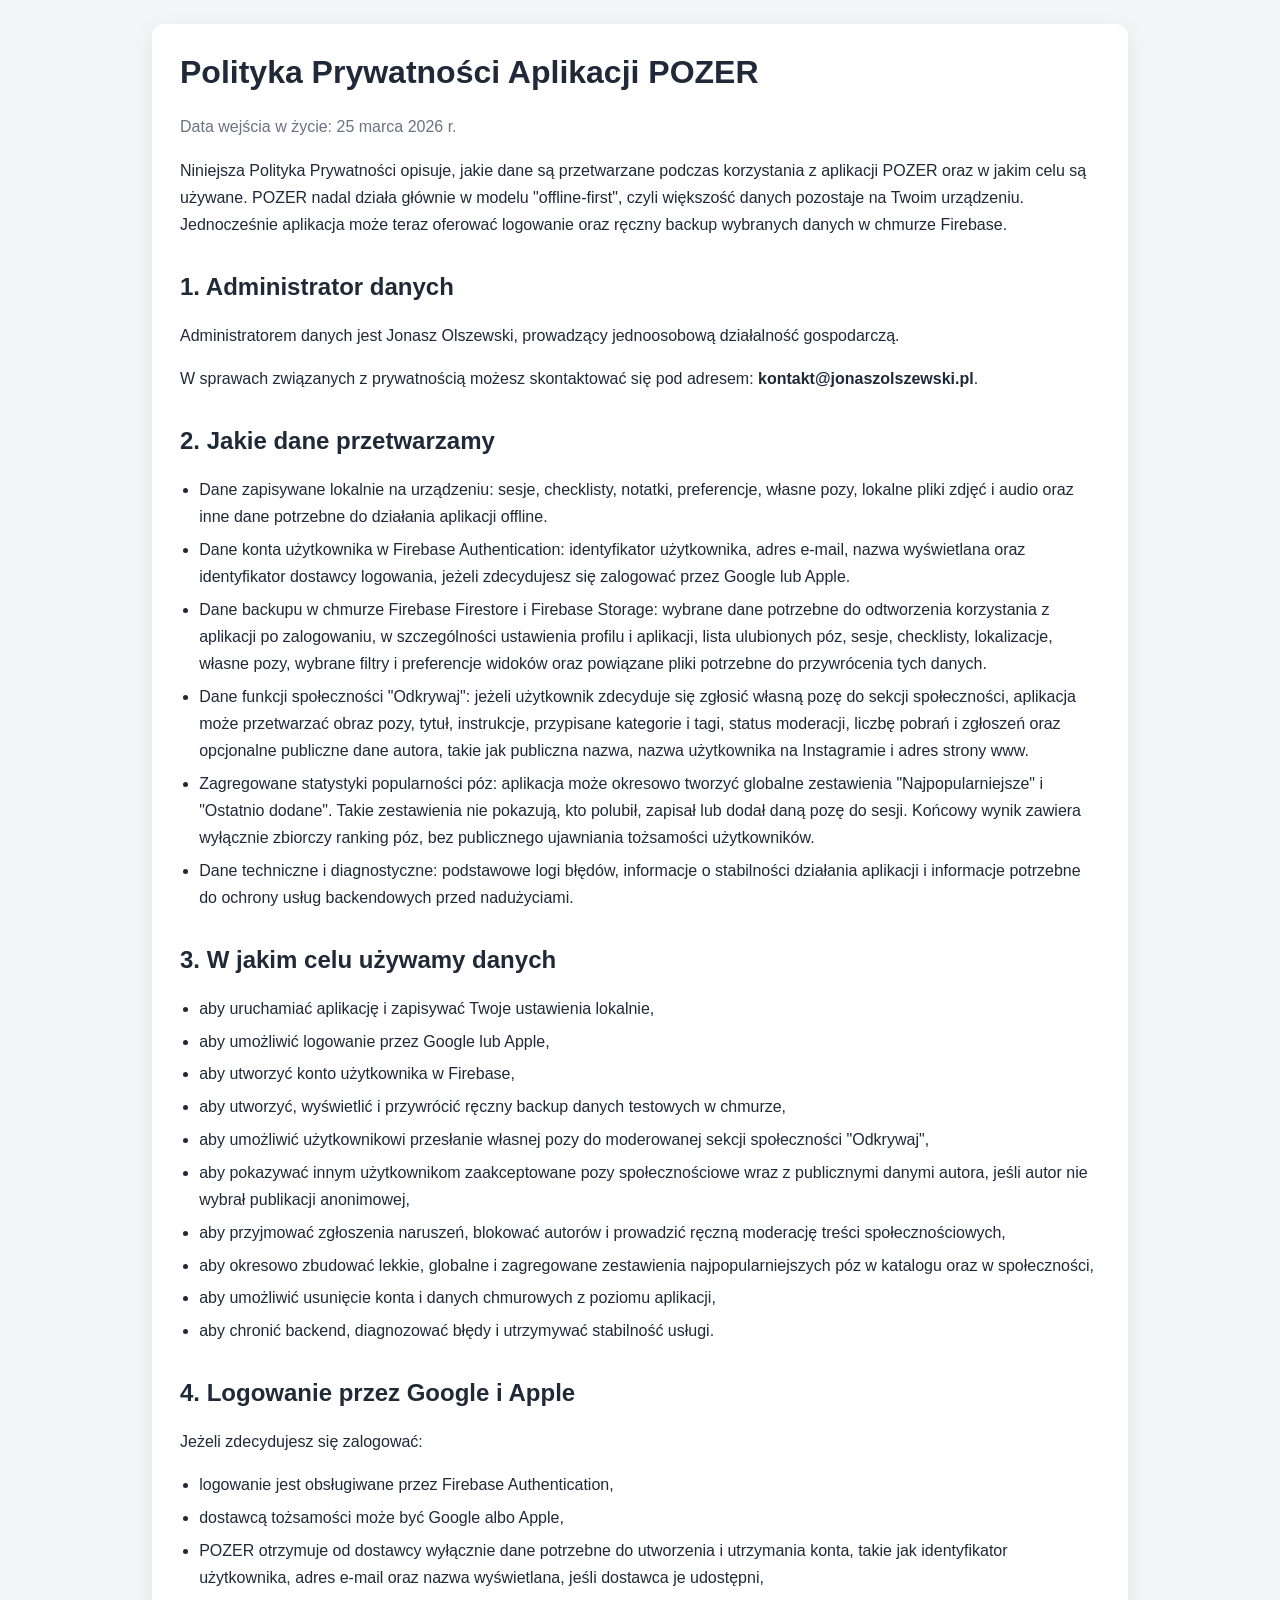
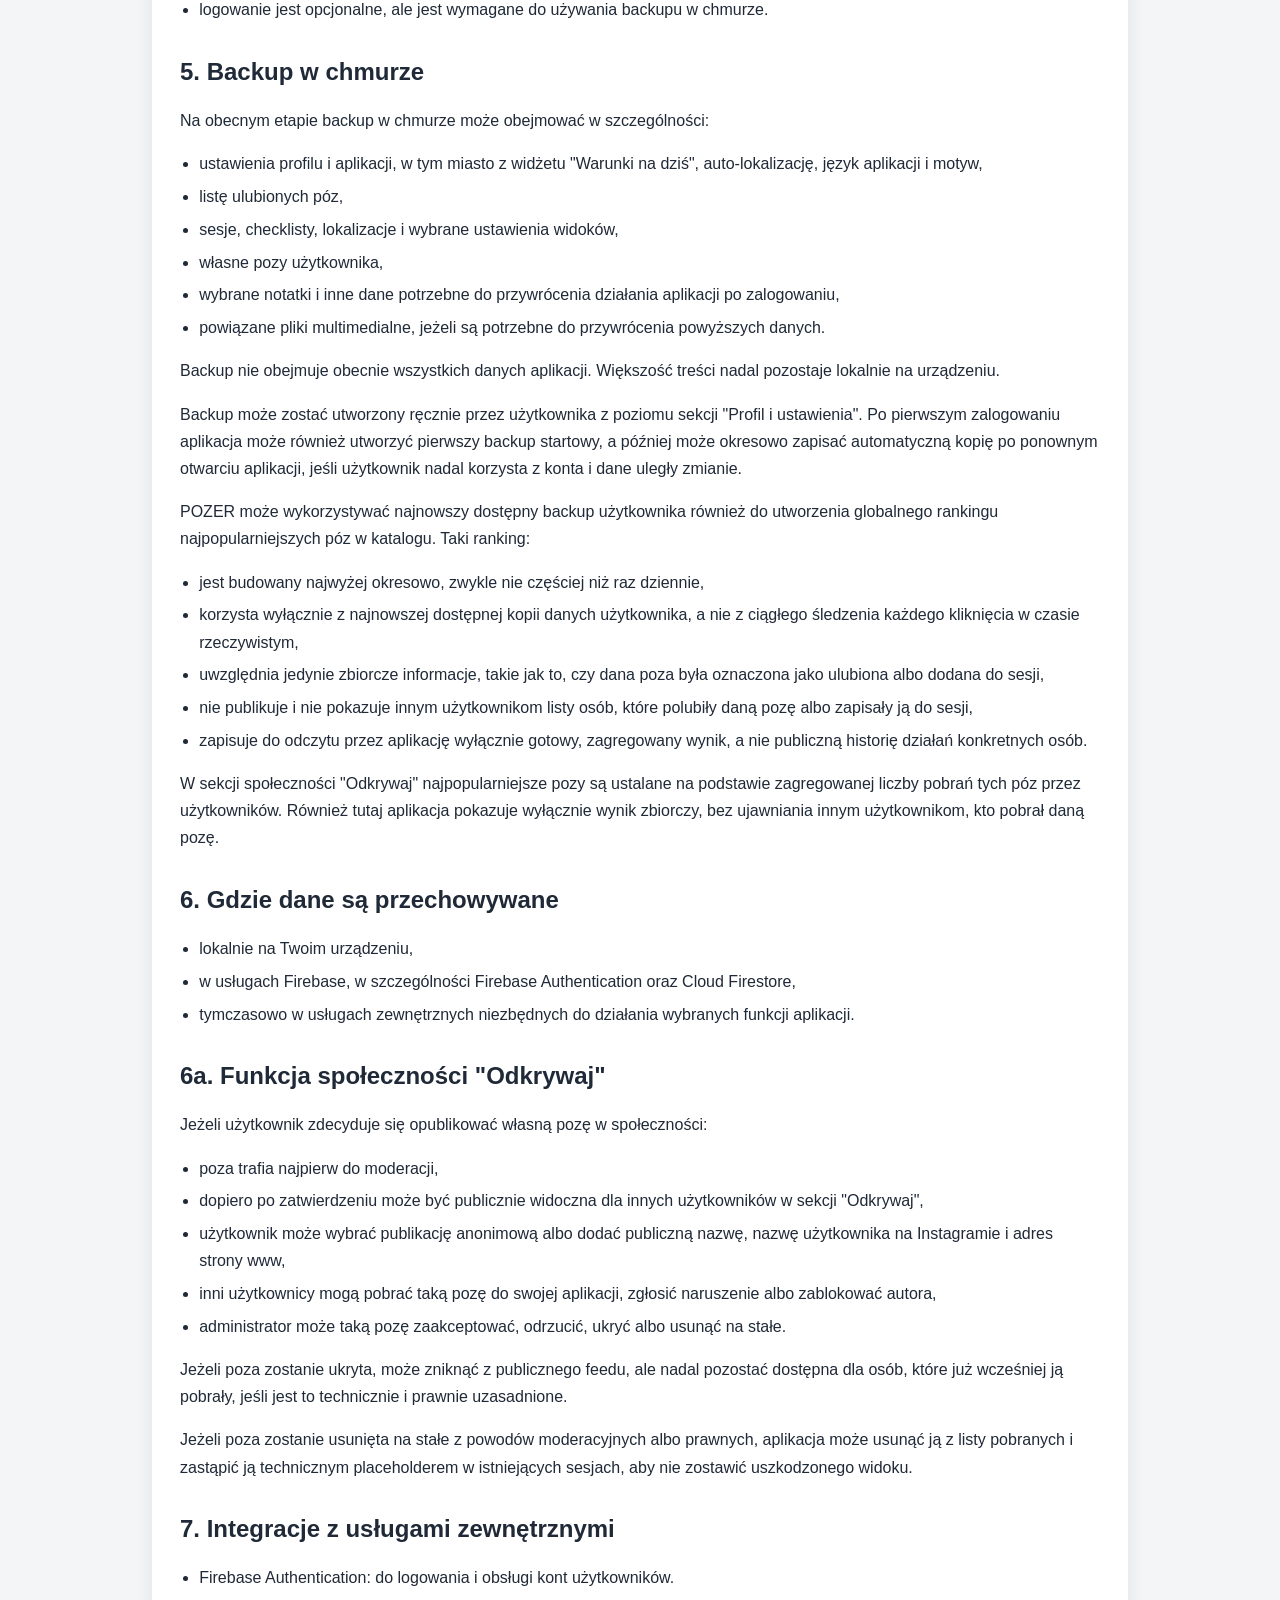
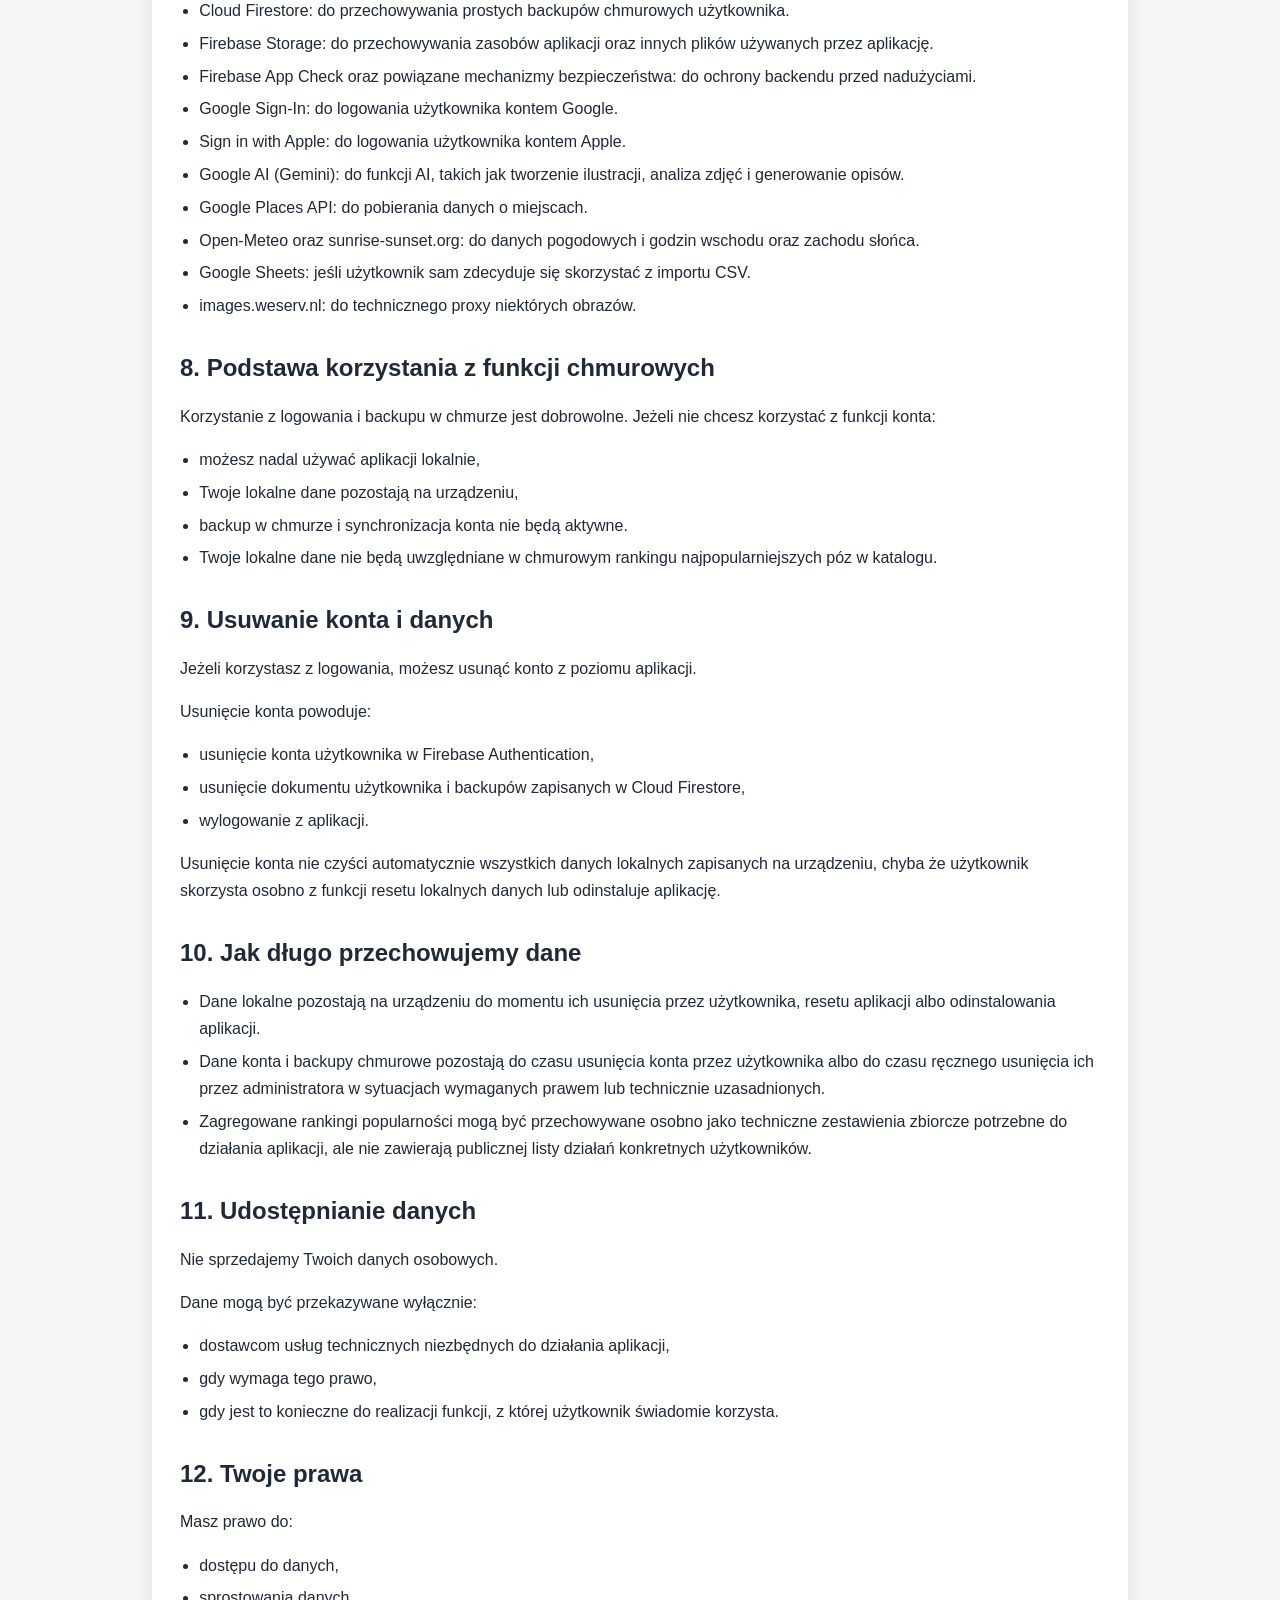
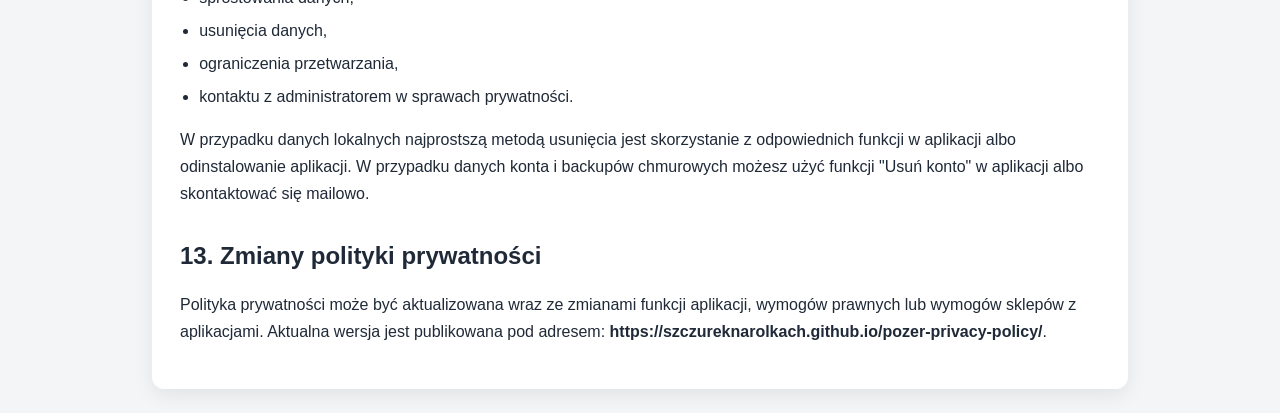
==== commit 44a9f2c7: "Update community privacy policy" ====
--- a/privacy-policy.html
+++ b/privacy-policy.html
@@ -53,6 +53,7 @@
       <li>Dane zapisywane lokalnie na urządzeniu: sesje, checklisty, notatki, preferencje, własne pozy, lokalne pliki zdjęć i audio oraz inne dane potrzebne do działania aplikacji offline.</li>
       <li>Dane konta użytkownika w Firebase Authentication: identyfikator użytkownika, adres e-mail, nazwa wyświetlana oraz identyfikator dostawcy logowania, jeżeli zdecydujesz się zalogować przez Google lub Apple.</li>
       <li>Dane backupu w chmurze Firebase Firestore i Firebase Storage: wybrane dane potrzebne do odtworzenia korzystania z aplikacji po zalogowaniu, w szczególności ustawienia profilu i aplikacji, lista ulubionych póz, sesje, checklisty, lokalizacje, własne pozy, wybrane filtry i preferencje widoków oraz powiązane pliki potrzebne do przywrócenia tych danych.</li>
+      <li>Dane funkcji społeczności "Odkrywaj": jeżeli użytkownik zdecyduje się zgłosić własną pozę do sekcji społeczności, aplikacja może przetwarzać obraz pozy, tytuł, instrukcje, przypisane kategorie i tagi, status moderacji, liczbę pobrań i zgłoszeń oraz opcjonalne publiczne dane autora, takie jak publiczna nazwa, nazwa użytkownika na Instagramie i adres strony www.</li>
       <li>Zagregowane statystyki popularności póz: aplikacja może okresowo tworzyć globalne zestawienia "Najpopularniejsze" i "Ostatnio dodane". Takie zestawienia nie pokazują, kto polubił, zapisał lub dodał daną pozę do sesji. Końcowy wynik zawiera wyłącznie zbiorczy ranking póz, bez publicznego ujawniania tożsamości użytkowników.</li>
       <li>Dane techniczne i diagnostyczne: podstawowe logi błędów, informacje o stabilności działania aplikacji i informacje potrzebne do ochrony usług backendowych przed nadużyciami.</li>
     </ul>
@@ -63,6 +64,9 @@
       <li>aby umożliwić logowanie przez Google lub Apple,</li>
       <li>aby utworzyć konto użytkownika w Firebase,</li>
       <li>aby utworzyć, wyświetlić i przywrócić ręczny backup danych testowych w chmurze,</li>
+      <li>aby umożliwić użytkownikowi przesłanie własnej pozy do moderowanej sekcji społeczności "Odkrywaj",</li>
+      <li>aby pokazywać innym użytkownikom zaakceptowane pozy społecznościowe wraz z publicznymi danymi autora, jeśli autor nie wybrał publikacji anonimowej,</li>
+      <li>aby przyjmować zgłoszenia naruszeń, blokować autorów i prowadzić ręczną moderację treści społecznościowych,</li>
       <li>aby okresowo zbudować lekkie, globalne i zagregowane zestawienia najpopularniejszych póz w katalogu oraz w społeczności,</li>
       <li>aby umożliwić usunięcie konta i danych chmurowych z poziomu aplikacji,</li>
       <li>aby chronić backend, diagnozować błędy i utrzymywać stabilność usługi.</li>
@@ -105,6 +109,18 @@
       <li>w usługach Firebase, w szczególności Firebase Authentication oraz Cloud Firestore,</li>
       <li>tymczasowo w usługach zewnętrznych niezbędnych do działania wybranych funkcji aplikacji.</li>
     </ul>
+
+    <h2>6a. Funkcja społeczności "Odkrywaj"</h2>
+    <p>Jeżeli użytkownik zdecyduje się opublikować własną pozę w społeczności:</p>
+    <ul>
+      <li>poza trafia najpierw do moderacji,</li>
+      <li>dopiero po zatwierdzeniu może być publicznie widoczna dla innych użytkowników w sekcji "Odkrywaj",</li>
+      <li>użytkownik może wybrać publikację anonimową albo dodać publiczną nazwę, nazwę użytkownika na Instagramie i adres strony www,</li>
+      <li>inni użytkownicy mogą pobrać taką pozę do swojej aplikacji, zgłosić naruszenie albo zablokować autora,</li>
+      <li>administrator może taką pozę zaakceptować, odrzucić, ukryć albo usunąć na stałe.</li>
+    </ul>
+    <p>Jeżeli poza zostanie ukryta, może zniknąć z publicznego feedu, ale nadal pozostać dostępna dla osób, które już wcześniej ją pobrały, jeśli jest to technicznie i prawnie uzasadnione.</p>
+    <p>Jeżeli poza zostanie usunięta na stałe z powodów moderacyjnych albo prawnych, aplikacja może usunąć ją z listy pobranych i zastąpić ją technicznym placeholderem w istniejących sesjach, aby nie zostawić uszkodzonego widoku.</p>
 
     <h2>7. Integracje z usługami zewnętrznymi</h2>
     <ul>
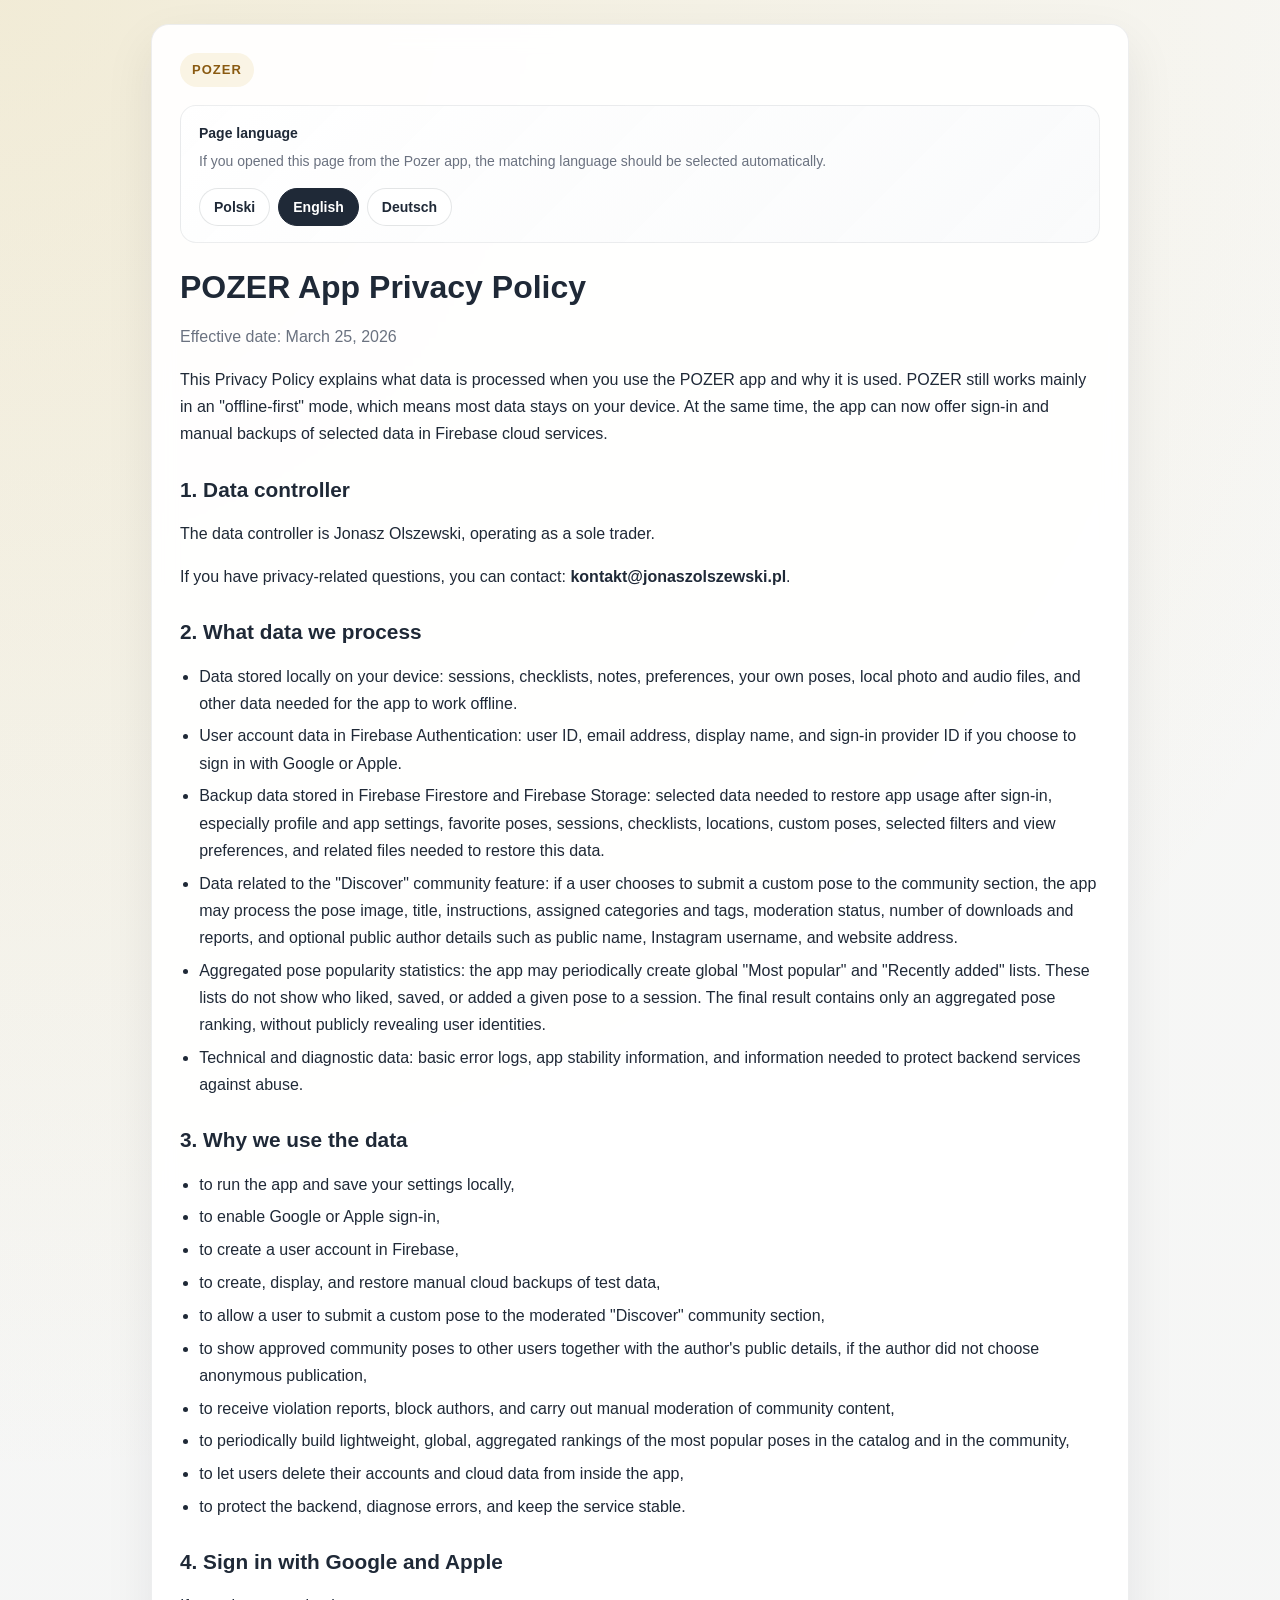
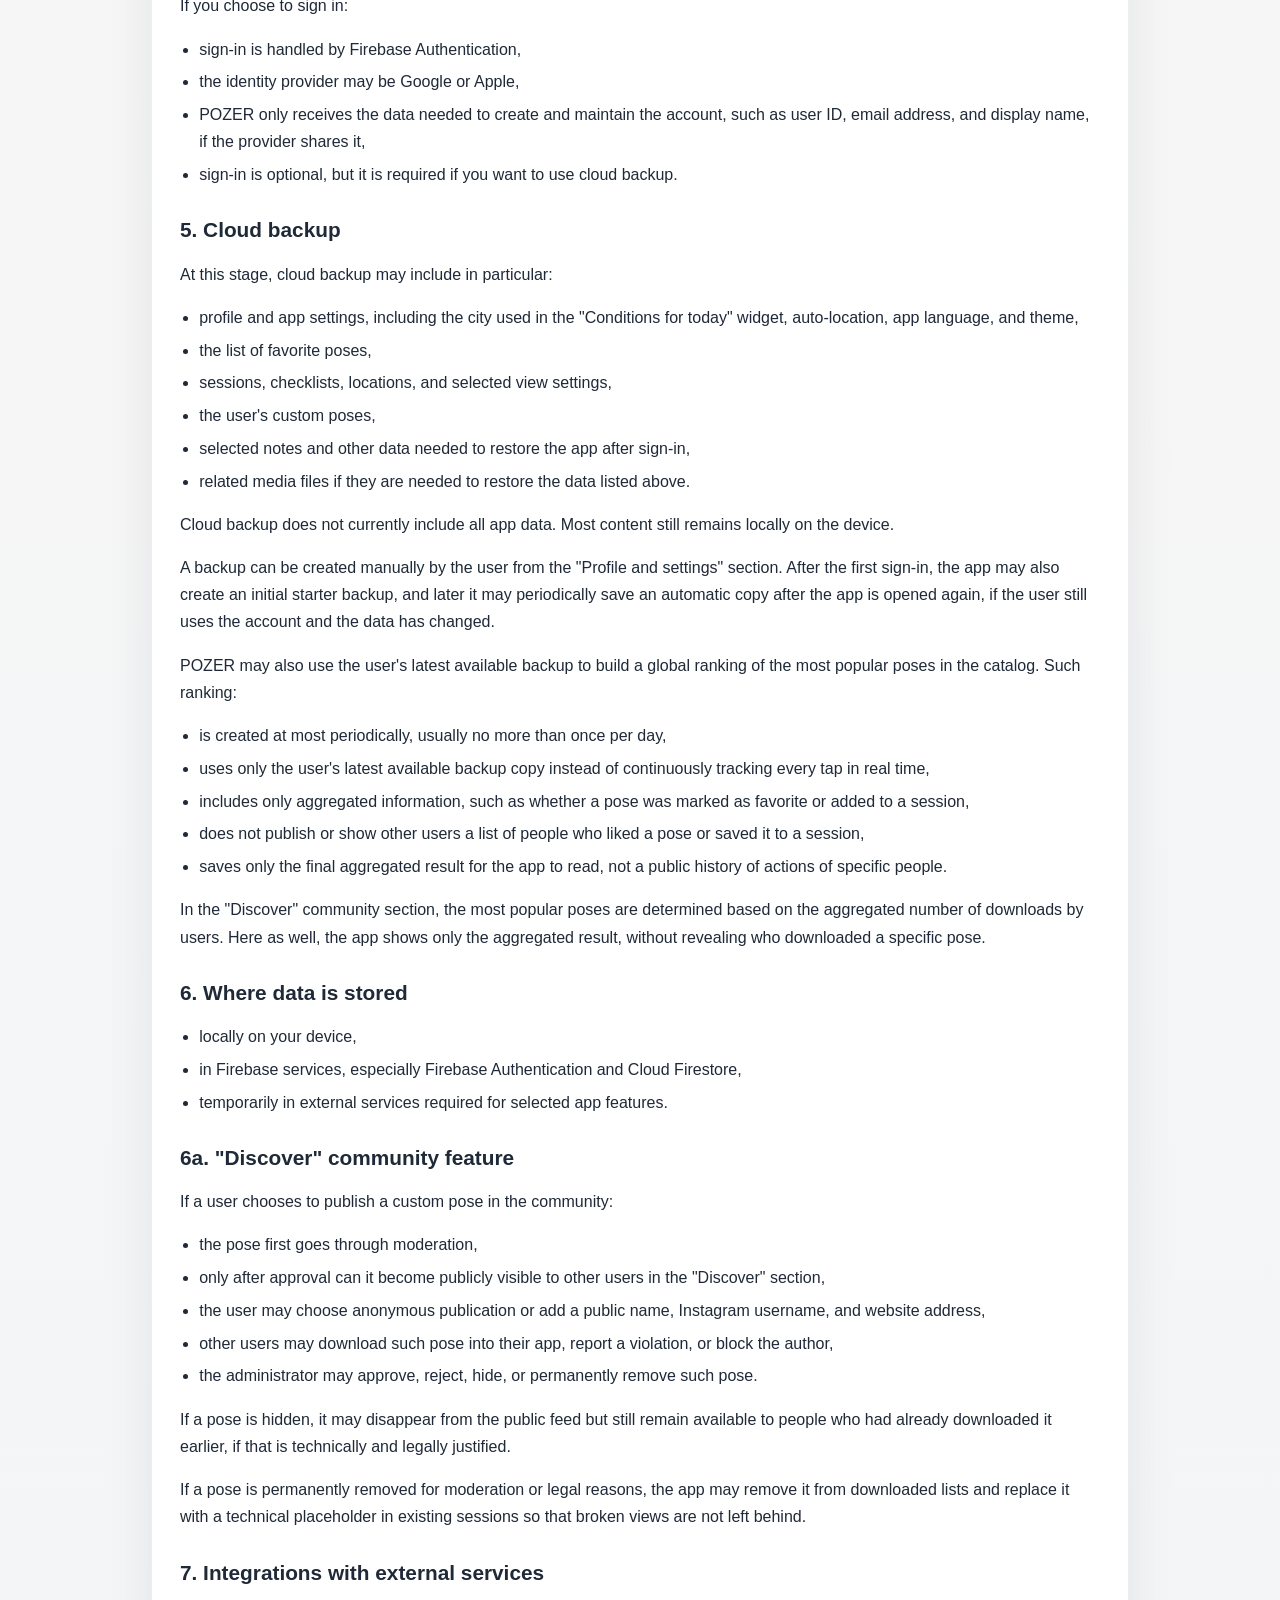
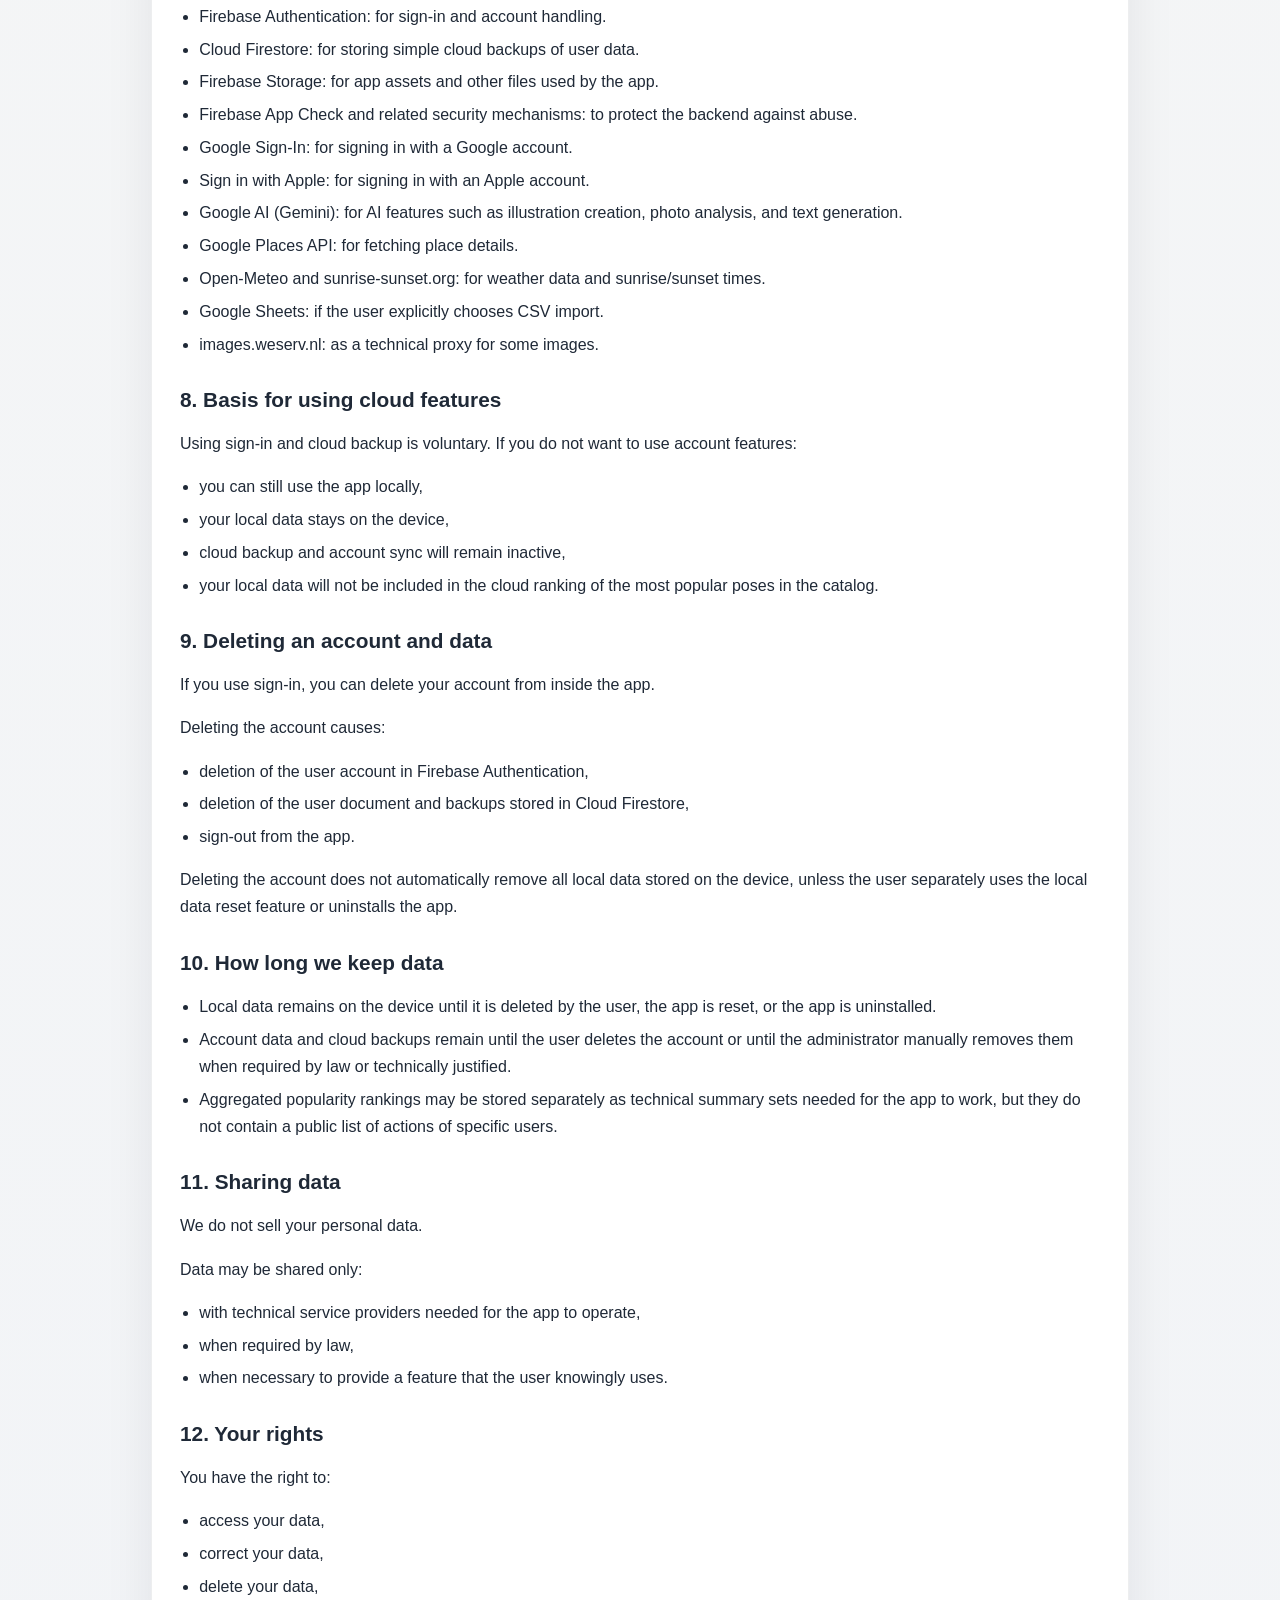
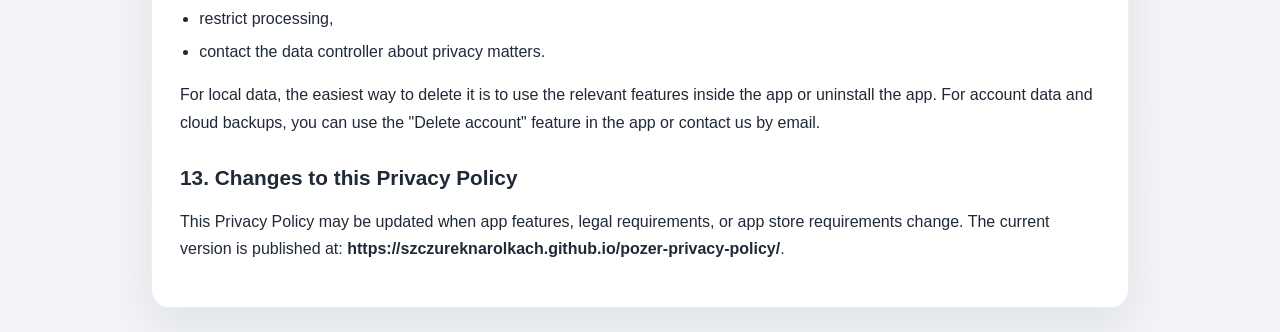
==== commit bac1fcf3: "Add multilingual privacy policy page" ====
--- a/privacy-policy.html
+++ b/privacy-policy.html
@@ -4,187 +4,26 @@
   <meta charset="UTF-8" />
   <meta name="viewport" content="width=device-width, initial-scale=1.0" />
   <title>Polityka Prywatności - POZER</title>
-  <style>
-    body {
-      margin: 0;
-      font-family: -apple-system, BlinkMacSystemFont, "Segoe UI", Roboto, "Helvetica Neue", Arial, sans-serif;
-      line-height: 1.7;
-      background: #f4f5f7;
-      color: #1f2937;
-    }
-    main {
-      max-width: 920px;
-      margin: 24px auto;
-      padding: 28px;
-      background: #ffffff;
-      border-radius: 12px;
-      box-shadow: 0 6px 20px rgba(0, 0, 0, 0.08);
-    }
-    h1, h2 {
-      line-height: 1.25;
-      margin-top: 1.4em;
-    }
-    h1 { margin-top: 0; }
-    ul { padding-left: 1.2em; }
-    li { margin: 0.35em 0; }
-    .muted { color: #6b7280; }
-    @media (max-width: 900px) {
-      main {
-        margin: 0;
-        border-radius: 0;
-        min-height: 100vh;
-      }
-    }
-  </style>
+  <link rel="stylesheet" href="./assets/policy.css" />
 </head>
 <body>
   <main>
-    <h1>Polityka Prywatności Aplikacji POZER</h1>
-    <p class="muted">Data wejścia w życie: 25 marca 2026 r.</p>
+    <section class="hero">
+      <span class="brand" id="brand">POZER</span>
+      <div class="language-bar">
+        <div class="language-copy">
+          <strong id="language-label">Język strony</strong>
+          <span id="language-hint">Jeśli otworzyłeś tę stronę z aplikacji Pozer, właściwy język wybierze się automatycznie.</span>
+        </div>
+        <div class="language-switcher" id="language-switcher" aria-label="Language switcher"></div>
+      </div>
+    </section>
 
-    <p>Niniejsza Polityka Prywatności opisuje, jakie dane są przetwarzane podczas korzystania z aplikacji POZER oraz w jakim celu są używane. POZER nadal działa głównie w modelu "offline-first", czyli większość danych pozostaje na Twoim urządzeniu. Jednocześnie aplikacja może teraz oferować logowanie oraz ręczny backup wybranych danych w chmurze Firebase.</p>
+    <h1 id="policy-title">Polityka Prywatności Aplikacji POZER</h1>
+    <p class="muted" id="effective-date">Data wejścia w życie: 25 marca 2026 r.</p>
+    <div class="policy-content" id="policy-content"></div>
+  </main>
 
-    <h2>1. Administrator danych</h2>
-    <p>Administratorem danych jest Jonasz Olszewski, prowadzący jednoosobową działalność gospodarczą.</p>
-    <p>W sprawach związanych z prywatnością możesz skontaktować się pod adresem: <strong>kontakt@jonaszolszewski.pl</strong>.</p>
-
-    <h2>2. Jakie dane przetwarzamy</h2>
-    <ul>
-      <li>Dane zapisywane lokalnie na urządzeniu: sesje, checklisty, notatki, preferencje, własne pozy, lokalne pliki zdjęć i audio oraz inne dane potrzebne do działania aplikacji offline.</li>
-      <li>Dane konta użytkownika w Firebase Authentication: identyfikator użytkownika, adres e-mail, nazwa wyświetlana oraz identyfikator dostawcy logowania, jeżeli zdecydujesz się zalogować przez Google lub Apple.</li>
-      <li>Dane backupu w chmurze Firebase Firestore i Firebase Storage: wybrane dane potrzebne do odtworzenia korzystania z aplikacji po zalogowaniu, w szczególności ustawienia profilu i aplikacji, lista ulubionych póz, sesje, checklisty, lokalizacje, własne pozy, wybrane filtry i preferencje widoków oraz powiązane pliki potrzebne do przywrócenia tych danych.</li>
-      <li>Dane funkcji społeczności "Odkrywaj": jeżeli użytkownik zdecyduje się zgłosić własną pozę do sekcji społeczności, aplikacja może przetwarzać obraz pozy, tytuł, instrukcje, przypisane kategorie i tagi, status moderacji, liczbę pobrań i zgłoszeń oraz opcjonalne publiczne dane autora, takie jak publiczna nazwa, nazwa użytkownika na Instagramie i adres strony www.</li>
-      <li>Zagregowane statystyki popularności póz: aplikacja może okresowo tworzyć globalne zestawienia "Najpopularniejsze" i "Ostatnio dodane". Takie zestawienia nie pokazują, kto polubił, zapisał lub dodał daną pozę do sesji. Końcowy wynik zawiera wyłącznie zbiorczy ranking póz, bez publicznego ujawniania tożsamości użytkowników.</li>
-      <li>Dane techniczne i diagnostyczne: podstawowe logi błędów, informacje o stabilności działania aplikacji i informacje potrzebne do ochrony usług backendowych przed nadużyciami.</li>
-    </ul>
-
-    <h2>3. W jakim celu używamy danych</h2>
-    <ul>
-      <li>aby uruchamiać aplikację i zapisywać Twoje ustawienia lokalnie,</li>
-      <li>aby umożliwić logowanie przez Google lub Apple,</li>
-      <li>aby utworzyć konto użytkownika w Firebase,</li>
-      <li>aby utworzyć, wyświetlić i przywrócić ręczny backup danych testowych w chmurze,</li>
-      <li>aby umożliwić użytkownikowi przesłanie własnej pozy do moderowanej sekcji społeczności "Odkrywaj",</li>
-      <li>aby pokazywać innym użytkownikom zaakceptowane pozy społecznościowe wraz z publicznymi danymi autora, jeśli autor nie wybrał publikacji anonimowej,</li>
-      <li>aby przyjmować zgłoszenia naruszeń, blokować autorów i prowadzić ręczną moderację treści społecznościowych,</li>
-      <li>aby okresowo zbudować lekkie, globalne i zagregowane zestawienia najpopularniejszych póz w katalogu oraz w społeczności,</li>
-      <li>aby umożliwić usunięcie konta i danych chmurowych z poziomu aplikacji,</li>
-      <li>aby chronić backend, diagnozować błędy i utrzymywać stabilność usługi.</li>
-    </ul>
-
-    <h2>4. Logowanie przez Google i Apple</h2>
-    <p>Jeżeli zdecydujesz się zalogować:</p>
-    <ul>
-      <li>logowanie jest obsługiwane przez Firebase Authentication,</li>
-      <li>dostawcą tożsamości może być Google albo Apple,</li>
-      <li>POZER otrzymuje od dostawcy wyłącznie dane potrzebne do utworzenia i utrzymania konta, takie jak identyfikator użytkownika, adres e-mail oraz nazwa wyświetlana, jeśli dostawca je udostępni,</li>
-      <li>logowanie jest opcjonalne, ale jest wymagane do używania backupu w chmurze.</li>
-    </ul>
-
-    <h2>5. Backup w chmurze</h2>
-    <p>Na obecnym etapie backup w chmurze może obejmować w szczególności:</p>
-    <ul>
-      <li>ustawienia profilu i aplikacji, w tym miasto z widżetu "Warunki na dziś", auto-lokalizację, język aplikacji i motyw,</li>
-      <li>listę ulubionych póz,</li>
-      <li>sesje, checklisty, lokalizacje i wybrane ustawienia widoków,</li>
-      <li>własne pozy użytkownika,</li>
-      <li>wybrane notatki i inne dane potrzebne do przywrócenia działania aplikacji po zalogowaniu,</li>
-      <li>powiązane pliki multimedialne, jeżeli są potrzebne do przywrócenia powyższych danych.</li>
-    </ul>
-    <p>Backup nie obejmuje obecnie wszystkich danych aplikacji. Większość treści nadal pozostaje lokalnie na urządzeniu.</p>
-    <p>Backup może zostać utworzony ręcznie przez użytkownika z poziomu sekcji "Profil i ustawienia". Po pierwszym zalogowaniu aplikacja może również utworzyć pierwszy backup startowy, a później może okresowo zapisać automatyczną kopię po ponownym otwarciu aplikacji, jeśli użytkownik nadal korzysta z konta i dane uległy zmianie.</p>
-    <p>POZER może wykorzystywać najnowszy dostępny backup użytkownika również do utworzenia globalnego rankingu najpopularniejszych póz w katalogu. Taki ranking:</p>
-    <ul>
-      <li>jest budowany najwyżej okresowo, zwykle nie częściej niż raz dziennie,</li>
-      <li>korzysta wyłącznie z najnowszej dostępnej kopii danych użytkownika, a nie z ciągłego śledzenia każdego kliknięcia w czasie rzeczywistym,</li>
-      <li>uwzględnia jedynie zbiorcze informacje, takie jak to, czy dana poza była oznaczona jako ulubiona albo dodana do sesji,</li>
-      <li>nie publikuje i nie pokazuje innym użytkownikom listy osób, które polubiły daną pozę albo zapisały ją do sesji,</li>
-      <li>zapisuje do odczytu przez aplikację wyłącznie gotowy, zagregowany wynik, a nie publiczną historię działań konkretnych osób.</li>
-    </ul>
-    <p>W sekcji społeczności "Odkrywaj" najpopularniejsze pozy są ustalane na podstawie zagregowanej liczby pobrań tych póz przez użytkowników. Również tutaj aplikacja pokazuje wyłącznie wynik zbiorczy, bez ujawniania innym użytkownikom, kto pobrał daną pozę.</p>
-
-    <h2>6. Gdzie dane są przechowywane</h2>
-    <ul>
-      <li>lokalnie na Twoim urządzeniu,</li>
-      <li>w usługach Firebase, w szczególności Firebase Authentication oraz Cloud Firestore,</li>
-      <li>tymczasowo w usługach zewnętrznych niezbędnych do działania wybranych funkcji aplikacji.</li>
-    </ul>
-
-    <h2>6a. Funkcja społeczności "Odkrywaj"</h2>
-    <p>Jeżeli użytkownik zdecyduje się opublikować własną pozę w społeczności:</p>
-    <ul>
-      <li>poza trafia najpierw do moderacji,</li>
-      <li>dopiero po zatwierdzeniu może być publicznie widoczna dla innych użytkowników w sekcji "Odkrywaj",</li>
-      <li>użytkownik może wybrać publikację anonimową albo dodać publiczną nazwę, nazwę użytkownika na Instagramie i adres strony www,</li>
-      <li>inni użytkownicy mogą pobrać taką pozę do swojej aplikacji, zgłosić naruszenie albo zablokować autora,</li>
-      <li>administrator może taką pozę zaakceptować, odrzucić, ukryć albo usunąć na stałe.</li>
-    </ul>
-    <p>Jeżeli poza zostanie ukryta, może zniknąć z publicznego feedu, ale nadal pozostać dostępna dla osób, które już wcześniej ją pobrały, jeśli jest to technicznie i prawnie uzasadnione.</p>
-    <p>Jeżeli poza zostanie usunięta na stałe z powodów moderacyjnych albo prawnych, aplikacja może usunąć ją z listy pobranych i zastąpić ją technicznym placeholderem w istniejących sesjach, aby nie zostawić uszkodzonego widoku.</p>
-
-    <h2>7. Integracje z usługami zewnętrznymi</h2>
-    <ul>
-      <li>Firebase Authentication: do logowania i obsługi kont użytkowników.</li>
-      <li>Cloud Firestore: do przechowywania prostych backupów chmurowych użytkownika.</li>
-      <li>Firebase Storage: do przechowywania zasobów aplikacji oraz innych plików używanych przez aplikację.</li>
-      <li>Firebase App Check oraz powiązane mechanizmy bezpieczeństwa: do ochrony backendu przed nadużyciami.</li>
-      <li>Google Sign-In: do logowania użytkownika kontem Google.</li>
-      <li>Sign in with Apple: do logowania użytkownika kontem Apple.</li>
-      <li>Google AI (Gemini): do funkcji AI, takich jak tworzenie ilustracji, analiza zdjęć i generowanie opisów.</li>
-      <li>Google Places API: do pobierania danych o miejscach.</li>
-      <li>Open-Meteo oraz sunrise-sunset.org: do danych pogodowych i godzin wschodu oraz zachodu słońca.</li>
-      <li>Google Sheets: jeśli użytkownik sam zdecyduje się skorzystać z importu CSV.</li>
-      <li>images.weserv.nl: do technicznego proxy niektórych obrazów.</li>
-    </ul>
-
-    <h2>8. Podstawa korzystania z funkcji chmurowych</h2>
-    <p>Korzystanie z logowania i backupu w chmurze jest dobrowolne. Jeżeli nie chcesz korzystać z funkcji konta:</p>
-    <ul>
-      <li>możesz nadal używać aplikacji lokalnie,</li>
-      <li>Twoje lokalne dane pozostają na urządzeniu,</li>
-      <li>backup w chmurze i synchronizacja konta nie będą aktywne.</li>
-      <li>Twoje lokalne dane nie będą uwzględniane w chmurowym rankingu najpopularniejszych póz w katalogu.</li>
-    </ul>
-
-    <h2>9. Usuwanie konta i danych</h2>
-    <p>Jeżeli korzystasz z logowania, możesz usunąć konto z poziomu aplikacji.</p>
-    <p>Usunięcie konta powoduje:</p>
-    <ul>
-      <li>usunięcie konta użytkownika w Firebase Authentication,</li>
-      <li>usunięcie dokumentu użytkownika i backupów zapisanych w Cloud Firestore,</li>
-      <li>wylogowanie z aplikacji.</li>
-    </ul>
-    <p>Usunięcie konta nie czyści automatycznie wszystkich danych lokalnych zapisanych na urządzeniu, chyba że użytkownik skorzysta osobno z funkcji resetu lokalnych danych lub odinstaluje aplikację.</p>
-
-    <h2>10. Jak długo przechowujemy dane</h2>
-    <ul>
-      <li>Dane lokalne pozostają na urządzeniu do momentu ich usunięcia przez użytkownika, resetu aplikacji albo odinstalowania aplikacji.</li>
-      <li>Dane konta i backupy chmurowe pozostają do czasu usunięcia konta przez użytkownika albo do czasu ręcznego usunięcia ich przez administratora w sytuacjach wymaganych prawem lub technicznie uzasadnionych.</li>
-      <li>Zagregowane rankingi popularności mogą być przechowywane osobno jako techniczne zestawienia zbiorcze potrzebne do działania aplikacji, ale nie zawierają publicznej listy działań konkretnych użytkowników.</li>
-    </ul>
-
-    <h2>11. Udostępnianie danych</h2>
-    <p>Nie sprzedajemy Twoich danych osobowych.</p>
-    <p>Dane mogą być przekazywane wyłącznie:</p>
-    <ul>
-      <li>dostawcom usług technicznych niezbędnych do działania aplikacji,</li>
-      <li>gdy wymaga tego prawo,</li>
-      <li>gdy jest to konieczne do realizacji funkcji, z której użytkownik świadomie korzysta.</li>
-    </ul>
-
-    <h2>12. Twoje prawa</h2>
-    <p>Masz prawo do:</p>
-    <ul>
-      <li>dostępu do danych,</li>
-      <li>sprostowania danych,</li>
-      <li>usunięcia danych,</li>
-      <li>ograniczenia przetwarzania,</li>
-      <li>kontaktu z administratorem w sprawach prywatności.</li>
-    </ul>
-    <p>W przypadku danych lokalnych najprostszą metodą usunięcia jest skorzystanie z odpowiednich funkcji w aplikacji albo odinstalowanie aplikacji. W przypadku danych konta i backupów chmurowych możesz użyć funkcji "Usuń konto" w aplikacji albo skontaktować się mailowo.</p>
-
-    <h2>13. Zmiany polityki prywatności</h2>
-    <p>Polityka prywatności może być aktualizowana wraz ze zmianami funkcji aplikacji, wymogów prawnych lub wymogów sklepów z aplikacjami. Aktualna wersja jest publikowana pod adresem: <strong>https://szczureknarolkach.github.io/pozer-privacy-policy/</strong>.</p>
-  </main>
+  <script src="./assets/policy.js"></script>
 </body>
 </html>
--- a/assets/policy.css
+++ b/assets/policy.css
@@ -0,0 +1,165 @@
+body {
+  margin: 0;
+  font-family: -apple-system, BlinkMacSystemFont, "Segoe UI", Roboto, "Helvetica Neue", Arial, sans-serif;
+  line-height: 1.7;
+  background:
+    radial-gradient(circle at top left, rgba(212, 175, 55, 0.16), transparent 28%),
+    linear-gradient(180deg, #f7f7f5 0%, #f2f4f7 100%);
+  color: #1f2937;
+}
+
+main {
+  max-width: 920px;
+  margin: 24px auto;
+  padding: 28px;
+  background: rgba(255, 255, 255, 0.94);
+  border: 1px solid rgba(31, 41, 55, 0.08);
+  border-radius: 18px;
+  box-shadow: 0 20px 50px rgba(15, 23, 42, 0.08);
+  backdrop-filter: blur(12px);
+}
+
+.hero {
+  display: flex;
+  flex-direction: column;
+  gap: 18px;
+  margin-bottom: 24px;
+}
+
+.brand {
+  display: inline-flex;
+  align-items: center;
+  width: fit-content;
+  padding: 6px 12px;
+  border-radius: 999px;
+  font-size: 13px;
+  font-weight: 700;
+  letter-spacing: 0.08em;
+  text-transform: uppercase;
+  color: #8a5a11;
+  background: rgba(212, 175, 55, 0.12);
+}
+
+.language-bar {
+  display: flex;
+  flex-wrap: wrap;
+  align-items: center;
+  justify-content: space-between;
+  gap: 14px;
+  padding: 16px 18px;
+  border: 1px solid rgba(31, 41, 55, 0.08);
+  border-radius: 16px;
+  background: linear-gradient(135deg, rgba(255, 255, 255, 0.94), rgba(249, 250, 251, 0.9));
+}
+
+.language-copy {
+  display: flex;
+  flex-direction: column;
+  gap: 4px;
+}
+
+.language-copy strong {
+  font-size: 14px;
+}
+
+.language-copy span {
+  color: #6b7280;
+  font-size: 14px;
+}
+
+.language-switcher {
+  display: inline-flex;
+  flex-wrap: wrap;
+  gap: 8px;
+}
+
+.language-button {
+  appearance: none;
+  border: 1px solid rgba(31, 41, 55, 0.12);
+  background: #ffffff;
+  color: #1f2937;
+  border-radius: 999px;
+  padding: 10px 14px;
+  font-size: 14px;
+  font-weight: 600;
+  cursor: pointer;
+  transition: transform 160ms ease, border-color 160ms ease, background 160ms ease, color 160ms ease, box-shadow 160ms ease;
+}
+
+.language-button:hover {
+  transform: translateY(-1px);
+  border-color: rgba(138, 90, 17, 0.45);
+  box-shadow: 0 10px 20px rgba(15, 23, 42, 0.08);
+}
+
+.language-button.is-active {
+  background: #1f2937;
+  border-color: #1f2937;
+  color: #ffffff;
+}
+
+h1,
+h2 {
+  line-height: 1.25;
+  margin-top: 1.4em;
+}
+
+h1 {
+  margin-top: 0;
+  margin-bottom: 0;
+}
+
+h2 {
+  font-size: 1.3rem;
+}
+
+p,
+li {
+  font-size: 16px;
+}
+
+ul {
+  padding-left: 1.2em;
+}
+
+li {
+  margin: 0.35em 0;
+}
+
+.muted {
+  color: #6b7280;
+}
+
+a {
+  color: #8a5a11;
+}
+
+a:hover {
+  color: #6f470d;
+}
+
+.policy-content > :first-child {
+  margin-top: 0;
+}
+
+@media (max-width: 900px) {
+  main {
+    margin: 0;
+    border-radius: 0;
+    min-height: 100vh;
+    padding: 22px 18px 32px;
+  }
+
+  .language-bar {
+    padding: 14px;
+  }
+
+  .language-button {
+    width: 100%;
+    text-align: center;
+  }
+
+  .language-switcher {
+    width: 100%;
+  }
+}
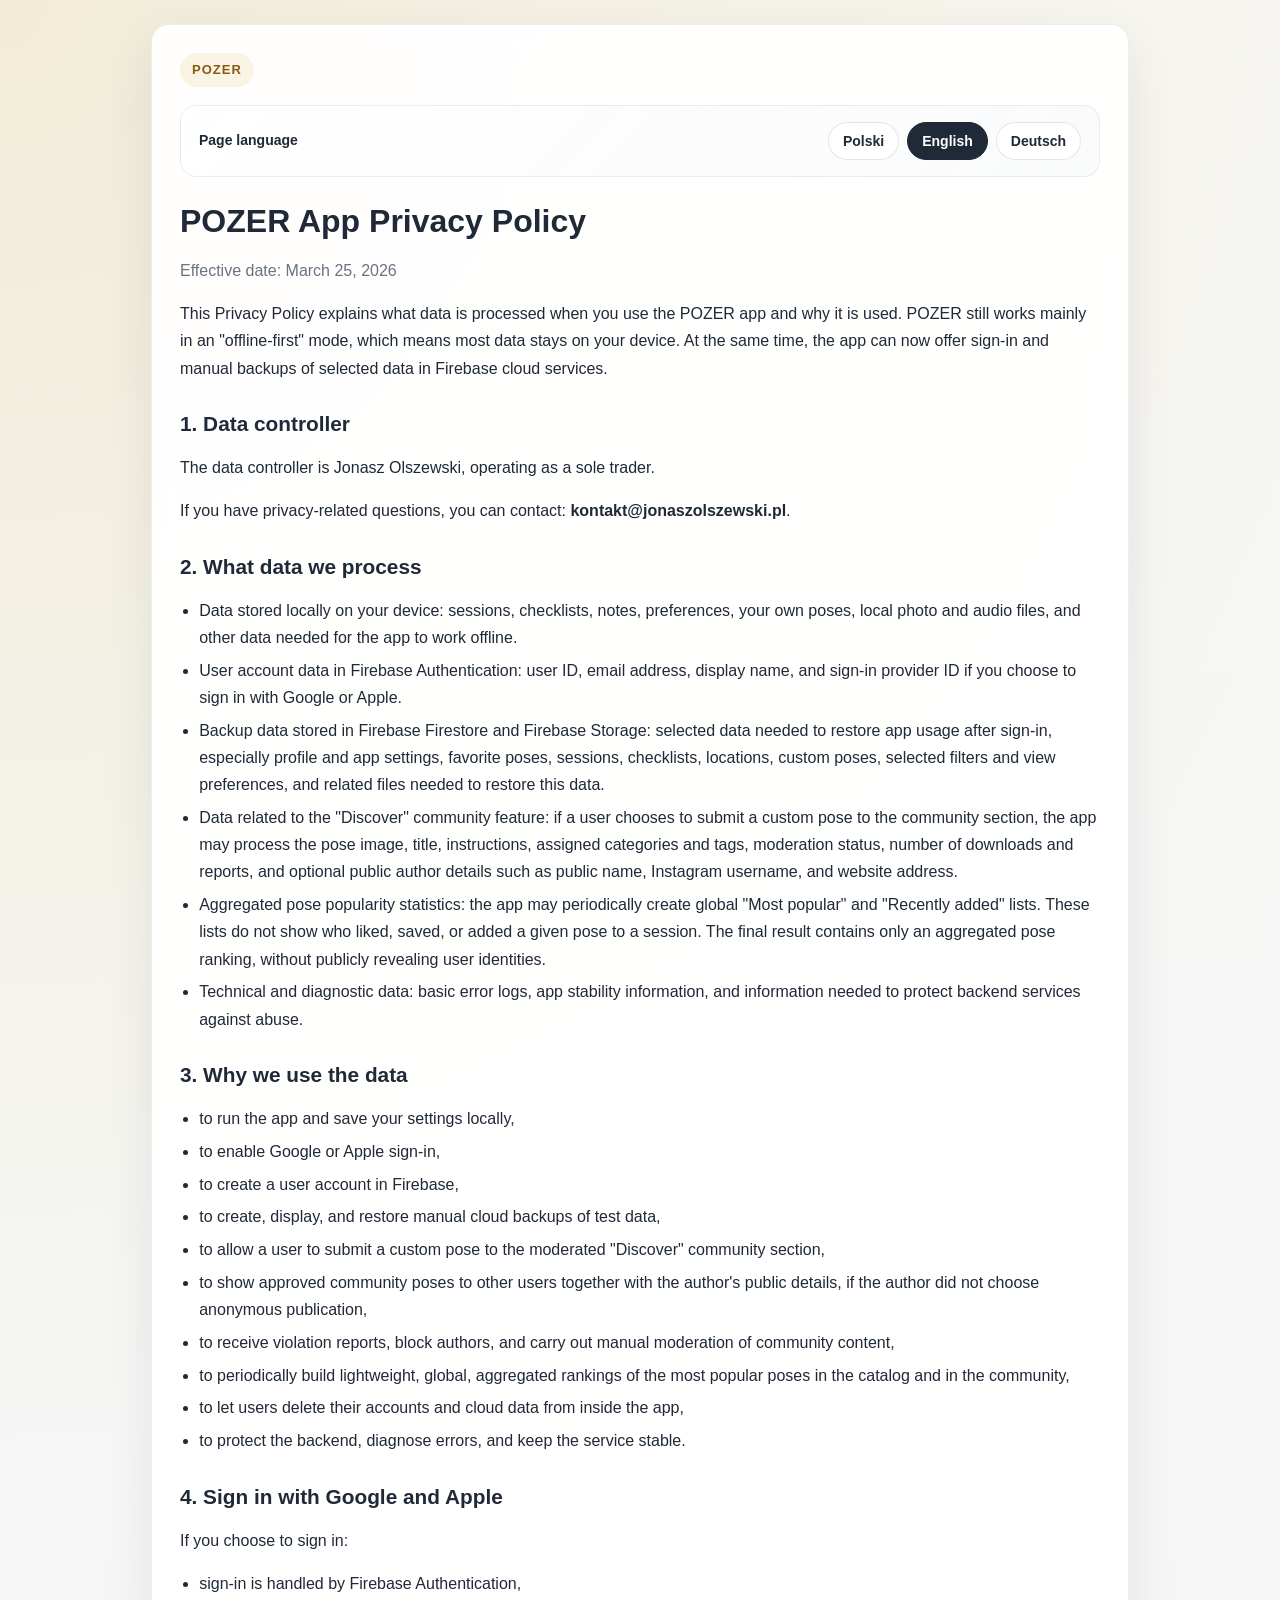
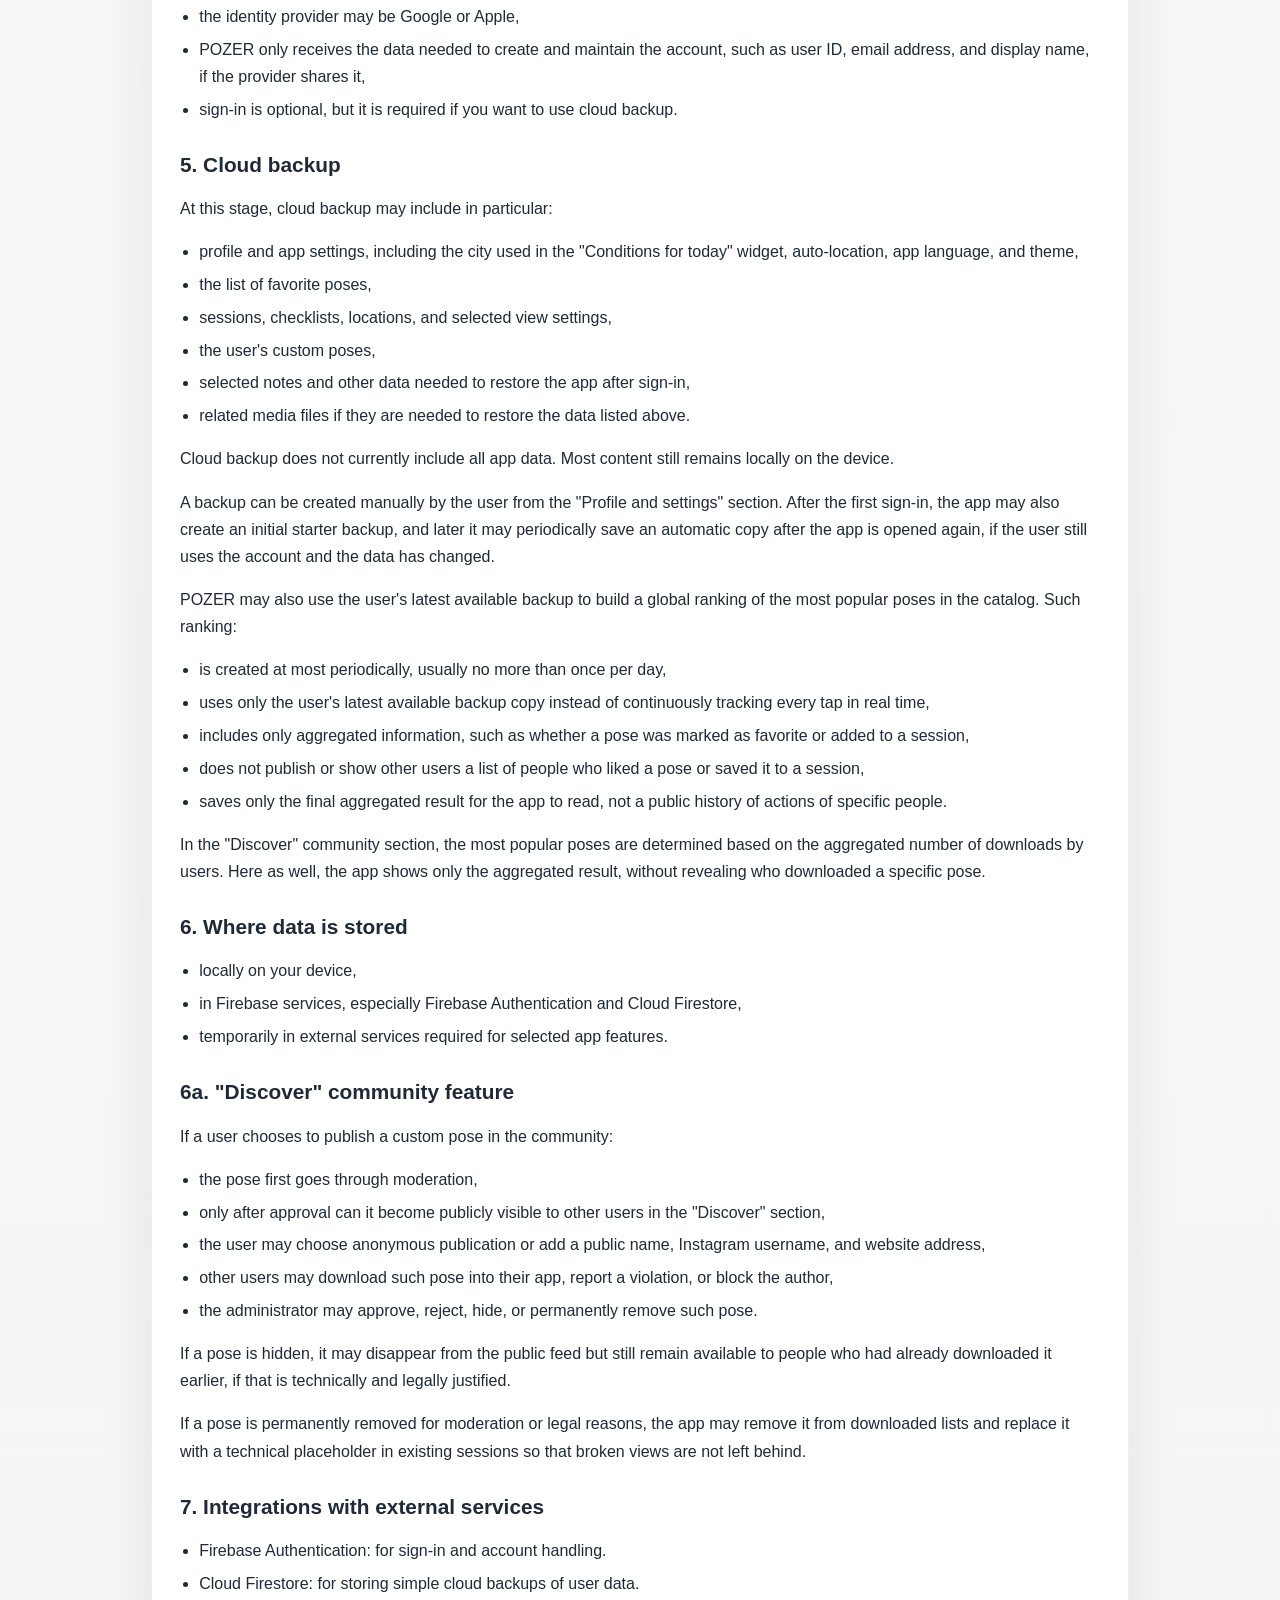
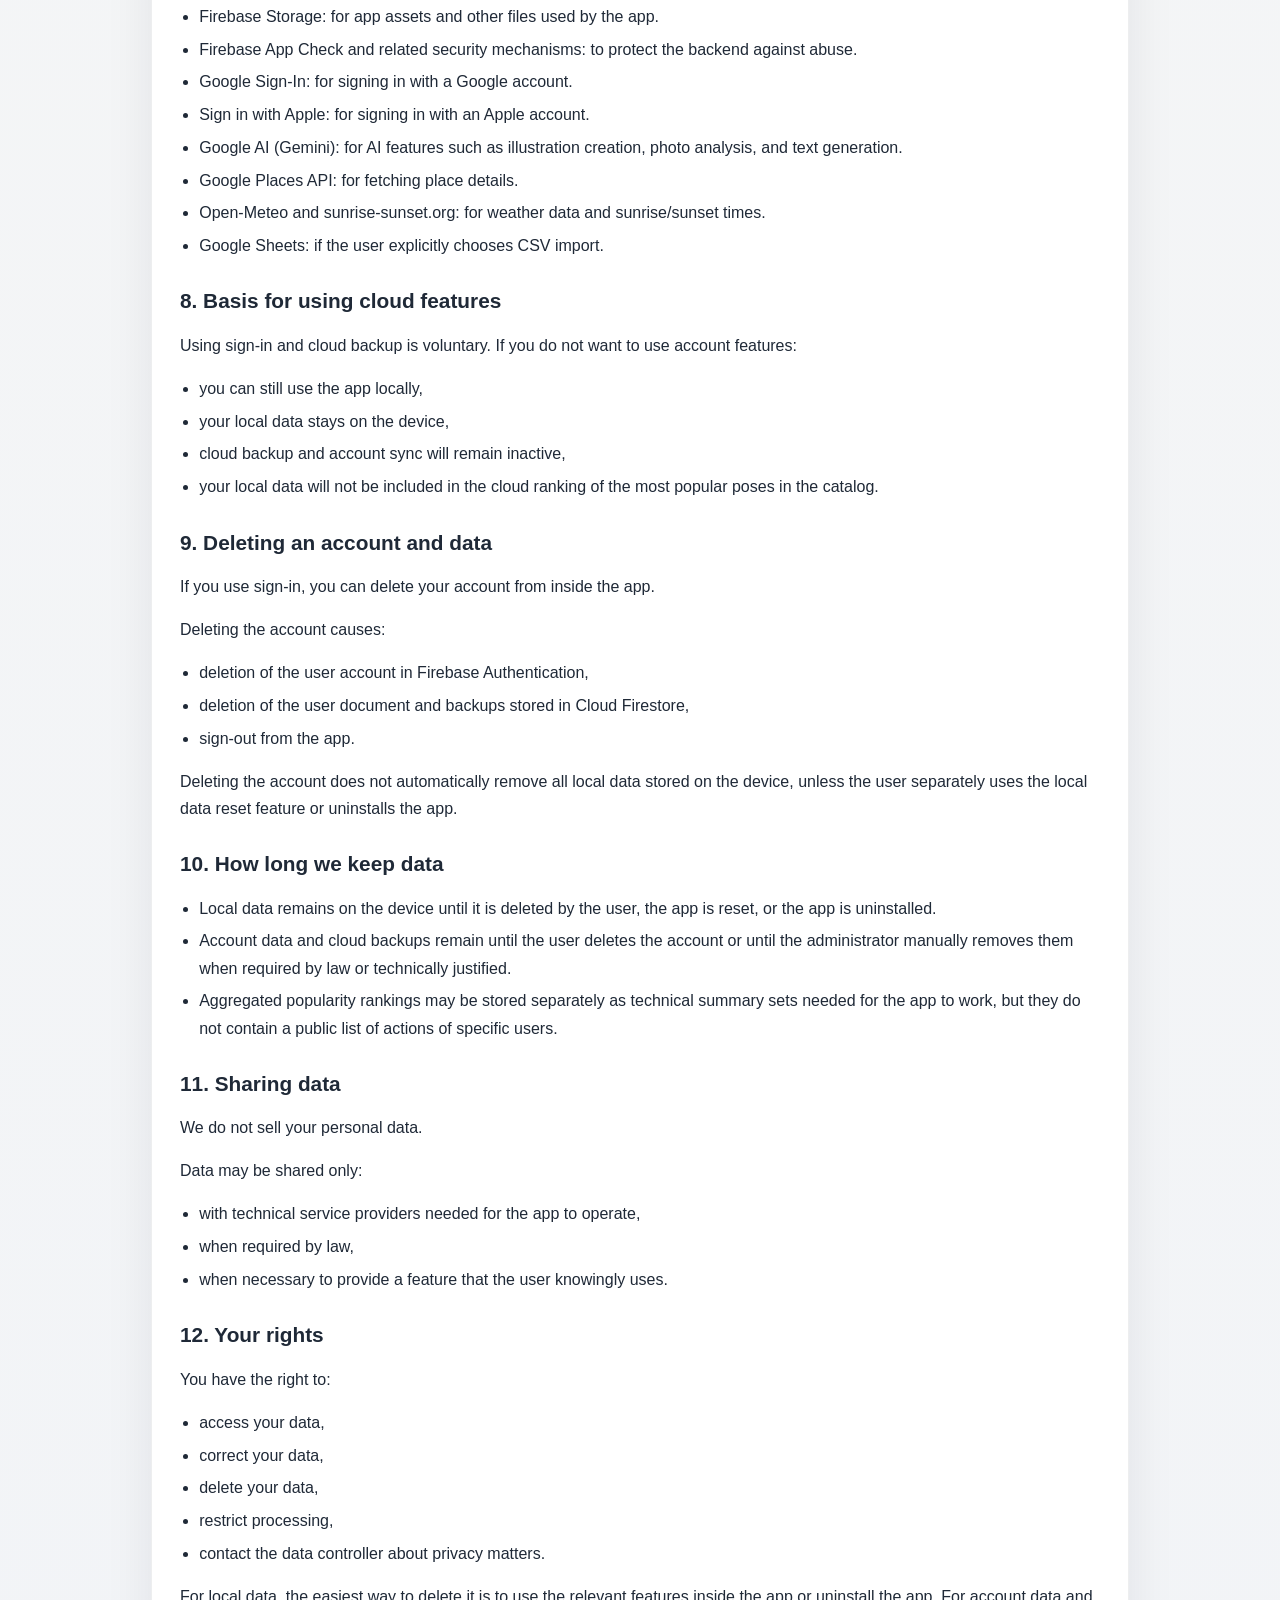
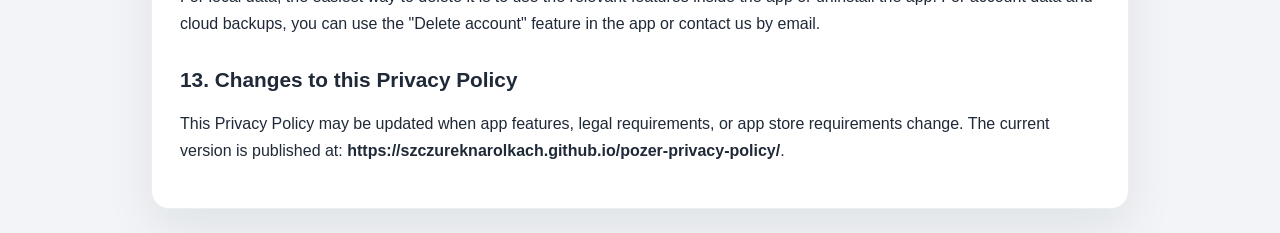
==== commit 53a48896: "Remove outdated proxy note and language hint" ====
--- a/privacy-policy.html
+++ b/privacy-policy.html
@@ -13,7 +13,6 @@
       <div class="language-bar">
         <div class="language-copy">
           <strong id="language-label">Język strony</strong>
-          <span id="language-hint">Jeśli otworzyłeś tę stronę z aplikacji Pozer, właściwy język wybierze się automatycznie.</span>
         </div>
         <div class="language-switcher" id="language-switcher" aria-label="Language switcher"></div>
       </div>
